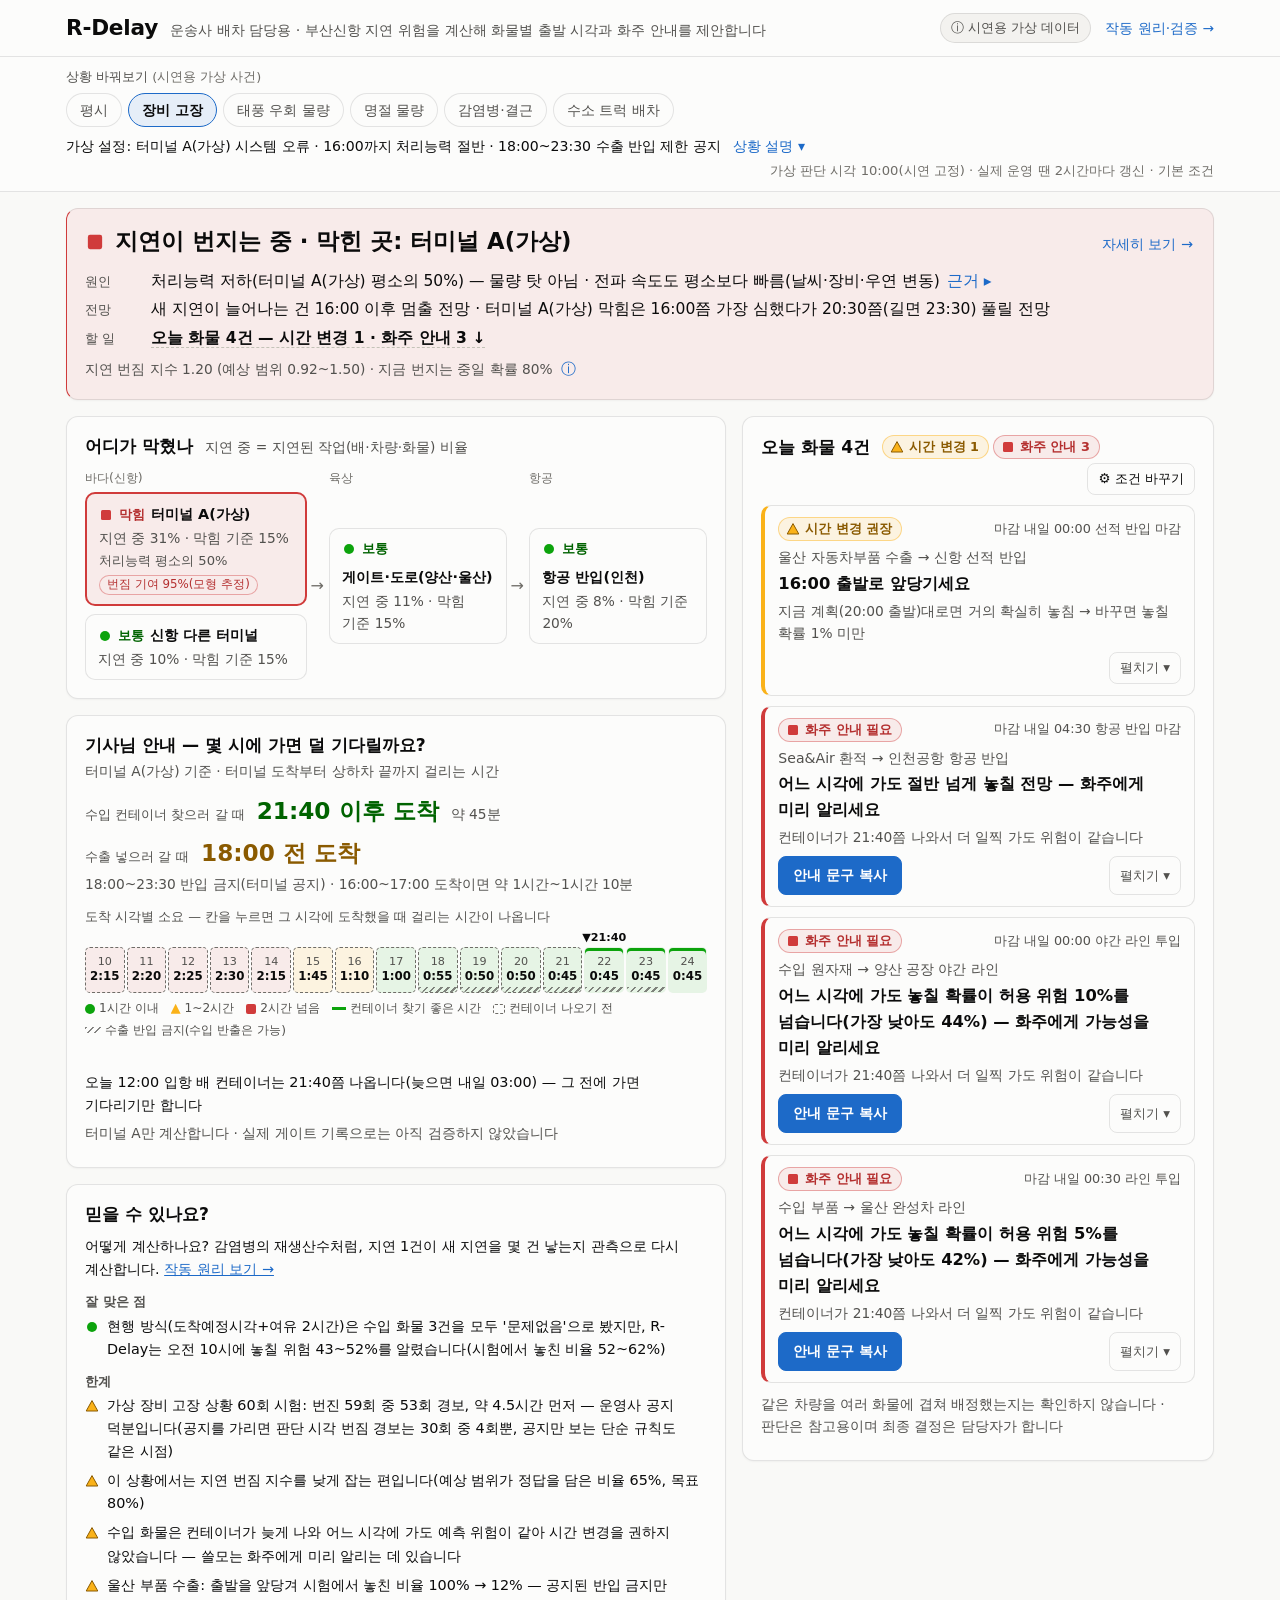
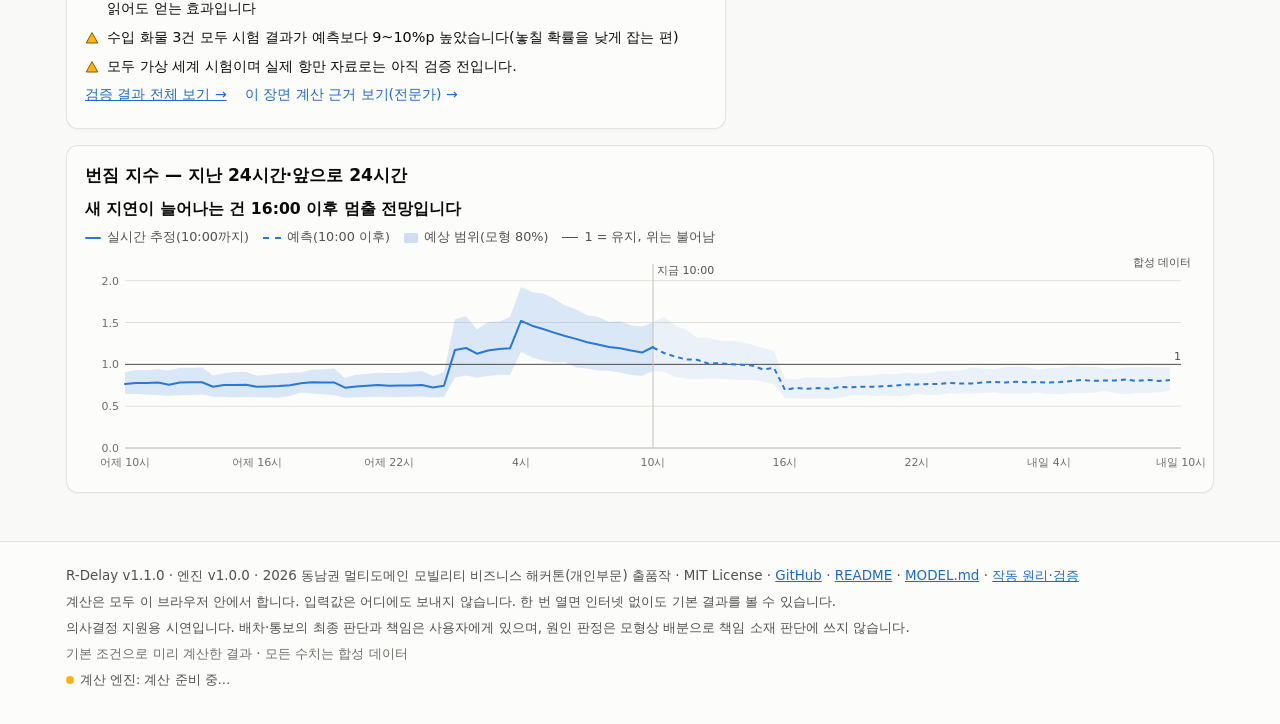
==== docs/index.html @ 89f85560 "Import R-Delay v1.1 project snapshot" ====
<!doctype html>
<html lang="ko">
<head>
  <meta charset="utf-8">
  <meta name="viewport" content="width=device-width, initial-scale=1">
  <title>R-Delay · 부산신항 지연 조기경보</title>
  <meta name="description" content="부산신항 지연이 번지기 전에 화물별 출발 시각과 화주 안내를 정해 주는 개념검증 시연(합성 데이터).">
  <meta name="theme-color" content="#fcfcfb" media="(prefers-color-scheme: light)">
  <meta name="theme-color" content="#1a1a19" media="(prefers-color-scheme: dark)">
  <link rel="icon" href="assets/img/icon.svg" type="image/svg+xml">
  <link rel="stylesheet" href="assets/css/style.css?v=20261023c">
  <script>
    // 배포 직후 옛 서비스 워커가 옛 화면 파일을 섞어 주면 첫 화면이 비어 버린다. 첫 화면을 그리기 전에 화면 스크립트(assets/js)에서
    // 오류가 나면, 새 워커를 내려받는 중이면 자리 잡을 때까지(최대 30초), 아니면 4초 기다렸다가 한 번만 새로 고친다.
    // 새 워커가 자리 잡으면(controllerchange, 워커가 바뀔 때 한 번뿐) 다시 연다. 그래도 안 되면 안내 문구를 띄운다. app.js의 RELOAD_KEY와 같은 키.
    (function () {
      var KEY = "rdelay-reload-once", armed = false, root = document.documentElement;
      function go() { if (!root.dataset.ready) location.reload(); }
      function giveUp() {
        if (root.dataset.ready || document.querySelector("p.err")) return;
        var p = document.createElement("p");
        p.className = "err";
        p.dataset.guard = "1";
        p.textContent = "화면을 불러오지 못했습니다. 새로 고침해 보세요.";
        (document.querySelector("main .wrap") || document.body).prepend(p);
      }
      function retry() {
        if (armed || root.dataset.ready || !/^https?:$/.test(location.protocol)) return;
        armed = true;
        var sw = navigator.serviceWorker, first = false;
        if (sw) sw.addEventListener("controllerchange", go, { once: true });
        try { first = !sessionStorage.getItem(KEY); if (first) sessionStorage.setItem(KEY, "1"); } catch (e) { first = false; }
        if (!first) { setTimeout(giveUp, 8000); return; }
        var wait = function (ms) { setTimeout(go, ms); };
        if (sw && sw.getRegistration) {
          sw.getRegistration().then(function (reg) {
            if (!reg) return wait(4000);
            return reg.update().catch(function () {}).then(function () { wait(reg.installing || reg.waiting ? 30000 : 4000); });
          }).catch(function () { wait(4000); });
        } else wait(4000);
      }
      var APP = new URL("assets/js/", document.baseURI).href; // 이 사이트의 화면 스크립트만 본다(다른 출처·확장 기능 오류는 무시)
      function fromApp(s) { return (s || "").indexOf(APP) !== -1; }
      window.addEventListener("error", function (e) { if (fromApp(e.filename)) retry(); });
      // 모듈 파일을 받지 못한 실패는 script 요소에서만 나고 위로 올라오지 않으므로 캡처 단계에서 본다
      window.addEventListener("error", function (e) { var t = e.target; if (t && t.tagName === "SCRIPT" && fromApp(t.src)) retry(); }, true);
      window.addEventListener("unhandledrejection", function (e) { if (fromApp(e.reason && e.reason.stack)) retry(); });
    })();
  </script>
  <script type="module" src="assets/js/app.js?v=20261023c"></script>
</head>
<body>
<a class="skip" href="#status">본문으로 건너뛰기</a>
<header class="appbar">
  <div class="wrap">
    <div class="brand">
      <h1>R-Delay</h1>
      <p id="tagline">운송사 배차 담당용 · 부산신항 지연 위험을 계산해 화물별 출발 시각과 화주 안내를 제안합니다</p>
    </div>
    <div class="appbar-right">
      <button type="button" class="badge" id="about-btn" aria-haspopup="dialog">ⓘ 시연용 가상 데이터</button>
      <a id="method-link" href="method.html"><span class="long">작동 원리·검증</span><span class="short">원리</span> →</a>
    </div>
  </div>
</header>

<section id="scenario-bar" aria-label="시연 상황">
  <div class="wrap">
    <div class="sb-label">상황 바꿔보기 <span class="muted">(시연용 가상 사건)</span></div>
    <div id="scenario-chips" role="radiogroup" aria-label="시연 상황"></div>
    <div class="sb-line">
      <p id="scenario-line"></p>
      <button type="button" class="link" id="scenario-more" aria-expanded="false" aria-controls="scenario-summary">상황 설명 ▾</button>
      <span class="sb-meta"><span id="as-of"></span> · <span id="source-tag">기본 조건</span>
        <button type="button" class="link" id="reset-defaults" hidden>기본값으로 되돌리기</button></span>
    </div>
    <p id="scenario-summary" hidden></p>
  </div>
</section>

<nav id="jump" aria-label="빠른 이동">
  <div class="wrap">
    <a href="#scenario-bar" class="jump-scn" id="jump-scn" aria-label="상황 바꾸기">장비 고장</a>
    <a href="#status">지금 상황</a>
    <a href="#cargo">내 화물&nbsp;<span id="jump-n">4</span></a>
    <a href="#driver">기사님 안내</a>
    <button type="button" class="badge-mini" id="about-btn-m" aria-haspopup="dialog" aria-label="시연용 가상 데이터 안내">가상</button>
  </div>
</nav>

<main>
  <div class="wrap">
    <section id="status" class="card banner" data-level="good" aria-labelledby="status-title">
      <div class="banner-head">
        <h2 id="status-title"></h2>
        <button type="button" class="link" id="open-detail">자세히 보기 →</button>
      </div>
      <dl id="status-lines">
        <dt id="st-cause-dt">원인</dt><dd id="st-cause"></dd>
        <dt>전망</dt><dd id="st-outlook"></dd>
        <dt>할 일</dt><dd><a href="#cargo" id="st-todo"></a></dd>
      </dl>
      <p id="st-index"></p>
      <p id="rd-info-text" class="aside" hidden></p>
      <p class="aside" id="as-of-m"><span id="as-of-m-text"></span> <span id="src-m"></span> <button type="button" class="link" id="reset-defaults-m" hidden>기본값으로</button></p>
    </section>

    <div class="board">
      <section id="where" class="card" aria-labelledby="where-h">
        <div class="card-head">
          <h2 id="where-h">어디가 막혔나</h2>
          <p class="aside">지연 중 = 지연된 작업(배·차량·화물) 비율</p>
        </div>
        <div class="node-groups" aria-hidden="true"><span>바다(신항)</span><span>육상</span><span>항공</span></div>
        <ol id="node-strip"></ol>
      </section>

      <section id="cargo" class="card" aria-labelledby="cargo-h">
        <div class="card-head">
          <h2 id="cargo-h">오늘 화물 4건</h2>
          <div id="cargo-counts"></div>
          <button type="button" class="btn-ghost" id="open-settings" aria-haspopup="dialog">⚙ 조건 바꾸기</button>
        </div>
        <ol id="cargo-list"></ol>
        <p class="aside" id="cargo-foot">같은 차량을 여러 화물에 겹쳐 배정했는지는 확인하지 않습니다 · 판단은 참고용이며 최종 결정은 담당자가 합니다</p>
      </section>

      <section id="driver" class="card" aria-labelledby="driver-h">
        <div class="card-head">
          <h2 id="driver-h">기사님 안내 — 몇 시에 가면 덜 기다릴까요?</h2>
          <p class="aside">터미널 A(가상) 기준 · 터미널 도착부터 상하차 끝까지 걸리는 시간</p>
        </div>
        <p class="drv-warn" id="drv-warn" hidden></p>
        <div class="drv-big" id="drv-big"></div>
        <p class="drv-hint" id="drv-hint">도착 시각별 소요 — 칸을 누르면 그 시각에 도착했을 때 걸리는 시간이 나옵니다</p>
        <div id="drv-band" role="group" aria-label="도착 시각별 소요" aria-describedby="drv-best-sr"></div>
        <p class="drv-legend" aria-hidden="true">
          <span class="lg-lv"><i class="shape" data-level="good"></i>1시간 이내</span><span class="lg-lv"><i class="shape" data-level="warning"></i>1~2시간</span>
          <span class="lg-lv"><i class="shape" data-level="critical"></i>2시간 넘음</span><span id="lg-best" hidden><i class="uline"></i>컨테이너 찾기 좋은 시간</span>
          <span id="lg-early" hidden><i class="dim"></i>컨테이너 나오기 전</span><span id="lg-closed" hidden><i class="hatch"></i>수출 반입 금지(수입 반출은 가능)</span>
        </p>
        <p id="drv-readout"></p>
        <p id="drv-ready" class="drv-line"></p>
        <p class="aside" id="drv-foot">터미널 A만 계산합니다 · 실제 게이트 기록으로는 아직 검증하지 않았습니다</p>
        <span class="sr-only" id="drv-best-sr"></span>
      </section>

      <section id="trust" class="card" aria-labelledby="trust-h">
        <div class="card-head"><h2 id="trust-h">믿을 수 있나요?</h2></div>
        <p class="how">어떻게 계산하나요? 감염병의 재생산수처럼, 지연 1건이 새 지연을 몇 건 낳는지 관측으로 다시 계산합니다. <a href="method.html#overview">작동 원리 보기 →</a></p>
        <h3 class="trust-h" id="trust-good-h">잘 맞은 점</h3>
        <ul class="trust-list" id="trust-good" aria-labelledby="trust-good-h"></ul>
        <h3 class="trust-h" id="trust-lim-h">한계</h3>
        <ul class="trust-list" id="trust-limits" aria-labelledby="trust-lim-h"></ul>
        <p class="trust-links"><a href="method.html#valid">검증 결과 전체 보기 →</a> <button type="button" class="link" id="open-valid">이 장면 계산 근거 보기(전문가) →</button></p>
      </section>

      <section id="trend" class="card" aria-labelledby="trend-h">
        <div class="card-head"><h2 id="trend-h">번짐 지수 — 지난 24시간·앞으로 24시간</h2></div>
        <p class="answer" id="trend-line"></p>
        <div class="legend" id="trend-legend"></div>
        <div class="chart" id="trend-chart"></div>
      </section>
    </div>
  </div>
</main>

<footer>
  <div class="wrap">
    <p>R-Delay <span id="foot-ver">v1.1.0 · 엔진 v1.0.0</span> · 2026 동남권 멀티도메인 모빌리티 비즈니스 해커톤(개인부문) 출품작 · MIT License ·
      <a href="https://github.com/shinshinjae/R-Delay">GitHub</a> · <a href="https://github.com/shinshinjae/R-Delay#readme">README</a> ·
      <a href="https://github.com/shinshinjae/R-Delay/blob/main/MODEL.md">MODEL.md</a> · <a href="method.html">작동 원리·검증</a></p>
    <p>계산은 모두 이 브라우저 안에서 합니다. 입력값은 어디에도 보내지 않습니다. 한 번 열면 인터넷 없이도 기본 결과를 볼 수 있습니다.</p>
    <p>의사결정 지원용 시연입니다. 배차·통보의 최종 판단과 책임은 사용자에게 있으며, 원인 판정은 모형상 배분으로 책임 소재 판단에 쓰지 않습니다.</p>
    <p id="build-info" class="muted"></p>
    <p class="muted engine-line"><span class="engine" id="engine" data-state="idle"><span class="dot" aria-hidden="true"></span><span id="engine-text">기본 결과</span></span></p>
  </div>
</footer>

<!-- 자세히 보기(연구·검증용 원자료) -->
<dialog id="detail" class="sheet" aria-labelledby="detail-h">
  <div class="sheet-head">
    <h2 id="detail-h">자세히 보기</h2>
    <button type="button" class="btn-ghost" data-close>닫기</button>
  </div>
  <p class="aside sheet-note">연구·검증용 원자료입니다. 메인 화면 문장은 반올림한 값입니다.</p>
  <div class="tabs" role="tablist" aria-label="자세히 보기 항목">
    <button type="button" role="tab" id="tab-trend" aria-controls="panel-trend" aria-selected="true">추이</button>
    <button type="button" role="tab" id="tab-nodes" aria-controls="panel-nodes" aria-selected="false" tabindex="-1">거점</button>
    <button type="button" role="tab" id="tab-cause" aria-controls="panel-cause" aria-selected="false" tabindex="-1">원인</button>
    <button type="button" role="tab" id="tab-network" aria-controls="panel-network" aria-selected="false" tabindex="-1">경로</button>
    <button type="button" role="tab" id="tab-queue" aria-controls="panel-queue" aria-selected="false" tabindex="-1">대기</button>
    <button type="button" role="tab" id="tab-obs" aria-controls="panel-obs" aria-selected="false" tabindex="-1">관측</button>
    <button type="button" role="tab" id="tab-valid" aria-controls="panel-valid" aria-selected="false" tabindex="-1">검증</button>
  </div>
  <div class="sheet-body">
    <section role="tabpanel" id="panel-trend" aria-labelledby="tab-trend">
      <h3>지연 번짐 지수: 지난 24시간과 앞으로 24시간</h3>
      <p class="aside">1보다 크면 지연 1건이 평균 1건 넘게 새 지연을 낳아 연쇄가 커집니다. 띠는 예상 범위(10번 중 8번)입니다.</p>
      <div class="checks">
        <label><input type="checkbox" id="show-smooth"> 사후 재추정(이후 관측까지 사용 · 운영 중엔 못 씀)</label>
        <label><input type="checkbox" id="show-truth"> 검증용 정답(가상 세계에서만 알 수 있는 값)</label>
      </div>
      <div class="legend" id="rd-legend"></div>
      <div class="chart" id="rd-chart"></div>
      <p class="aside" id="rd-caption" hidden></p>
    </section>
    <section role="tabpanel" id="panel-nodes" aria-labelledby="tab-nodes" hidden>
      <h3>거점별 지연 중인 작업 비율</h3>
      <p class="aside">지연 중인 작업(배·차량·화물)의 비율입니다. 가는 가로선은 막힘 기준, 띠는 예상 범위(10번 중 8번)입니다.</p>
      <div class="legend" id="nodes-legend"></div>
      <div class="grid-2" id="nodes-grid"></div>
    </section>
    <section role="tabpanel" id="panel-cause" aria-labelledby="tab-cause" hidden>
      <h3>만약 이 요인이 평소였다면?</h3>
      <p class="aside">요인을 하나씩 평소 값으로 되돌렸을 때의 지연 번짐 지수입니다. 점은 가운데 값, 가는 선은 예상 범위, 굵은 세로선은 1입니다.</p>
      <div id="factor-bars"></div>
      <ul class="aside plain" id="cause-notes"></ul>
      <details class="expert">
        <summary>민감도(전문가)</summary>
        <div class="table-wrap"><table id="cause-table"></table></div>
        <div class="table-wrap"><table id="xi-table"></table></div>
        <p class="aside">θ는 거점 규모 가정입니다. 육상·항공은 도메인 안에 거점이 하나라 θ의 영향이 해상 두 터미널에만 나타납니다.</p>
      </details>
    </section>
    <section role="tabpanel" id="panel-network" aria-labelledby="tab-network" hidden>
      <h3>연쇄 기여도</h3>
      <p class="aside">각 거점·연결이 지연 확산에 기여하는 몫(합계 1)입니다. 원의 크기는 거점 몫, 화살표 굵기는 거점 간 연결 몫입니다.</p>
      <p class="aside" id="self-share"></p>
      <p class="aside" id="where-note"></p>
      <div class="chart" id="net-chart"></div>
      <h4>거점별 기여 몫</h4>
      <div class="chart" id="share-chart"></div>
      <h4 id="amp-h">항공 반입 거점으로 번지는 지연(건)</h4>
      <p class="aside" id="amp-note"></p>
      <div class="chart" id="amp-chart"></div>
    </section>
    <section role="tabpanel" id="panel-queue" aria-labelledby="tab-queue" hidden>
      <h3>배가 부두 자리를 기다리는 시간</h3>
      <p class="aside">대상 선박이 들어올 때 앞에 있는 선박 수의 분포입니다. 계산 방법은 <a href="method.html#rules">작동 원리</a>에 있습니다.</p>
      <div class="chart" id="queue-chart"></div>
      <dl class="kv" id="queue-kv"></dl>
      <h3>도착 시각별 터미널 반출 소요</h3>
      <p class="aside">가운데 값과 예상 범위(10번 중 8번)입니다. 점은 덜 걸리는 시간입니다.</p>
      <div class="chart" id="gate-chart"></div>
    </section>
    <section role="tabpanel" id="panel-obs" aria-labelledby="tab-obs" hidden>
      <h3>관측 기록(2시간 간격)</h3>
      <p class="aside">관측이 들어올 때마다 계산 표본의 가중치를 고칩니다. 표본 상태(ESS)가 절반 아래로 떨어지면 표본을 다시 뽑습니다(재표본).</p>
      <div class="table-wrap"><table id="obs-table"></table></div>
    </section>
    <section role="tabpanel" id="panel-valid" aria-labelledby="tab-valid" hidden>
      <h3>이 장면 검증</h3>
      <p class="aside" id="truth-line"></p>
      <dl class="kv" id="valid-kv"></dl>
      <h4>계산 정보</h4>
      <dl class="kv" id="calc-info"></dl>
      <p><a href="method.html#valid">전체 검증은 작동 원리·검증 페이지 →</a></p>
    </section>
  </div>
</dialog>

<!-- 조건 바꾸기 -->
<dialog id="settings" class="sheet" aria-labelledby="settings-h">
  <div class="sheet-head">
    <h2 id="settings-h">조건 바꾸기</h2>
    <button type="button" class="btn-ghost" data-close>닫기</button>
  </div>
  <div class="sheet-body">
    <p class="aside">처음 한 번 계산 엔진(약 8MB)을 내려받습니다. 그 뒤엔 인터넷 없이도 작동합니다. 값을 바꾼 뒤 아래 버튼을 누르면 이 브라우저에서 다시 계산합니다.</p>
    <p class="engine-line" id="settings-engine"></p>
    <div id="cargo-sets"></div>
    <fieldset class="fleet">
      <legend>차량</legend>
      <label><input type="radio" name="fleet" id="fleet-0" value="0" checked> 디젤만</label>
      <label><input type="radio" name="fleet" id="fleet-1" value="1"> 디젤 + 수소 트럭 비교</label>
    </fieldset>
    <details id="expert">
      <summary>전문가 설정</summary>
      <div class="adv-row">
        <div class="field range"><label for="kappa">거점 간 연결 강도 κ</label>
          <div class="row"><input type="range" id="kappa" min="0" max="2" step="0.1" value="1"><output id="kappa-out" for="kappa">1.0</output></div></div>
        <div class="field"><label for="particles">계산 표본 수(입자)</label>
          <select id="particles"><option>128</option><option>256</option><option selected>512</option><option>1024</option></select></div>
        <div class="field"><label for="world">가상 세계 번호</label><input type="number" id="world" value="20261108" min="1" step="1"></div>
        <div class="field"><label for="seed">추정 난수 시드</label><input type="number" id="seed" value="20261108" min="1" step="1"></div>
      </div>
      <p class="aside">가상 세계 번호를 바꾸면 같은 사건 설정에서 물동량·참 경로·관측이 다른 ‘다른 현실’이 만들어집니다. 추정 난수 시드는 같은 현실에서 추정만 다시 합니다.</p>
    </details>
    <div class="sheet-actions">
      <button type="button" class="primary" id="run-btn">이 조건으로 다시 계산</button>
      <button type="button" class="btn-ghost" id="reset-btn">기본값으로</button>
    </div>
  </div>
</dialog>

<!-- 가상 데이터 안내 -->
<dialog id="about" class="modal" aria-labelledby="about-h">
  <h2 id="about-h">시연용 가상 데이터</h2>
  <p><b>합성 데이터 개념검증(TRL 3 수준)입니다.</b> 실데이터는 아직 연동하지 않았습니다. 화면의 수치는 공개 보도로 확인한 사건 유형(장비 고장, 우회 물량, 명절 물량, 인력 결근)을 본뜬 합성 자료로 계산했으며, 특정 터미널·기업의 자료나 판정이 아닙니다(터미널 이름은 가상). 판단은 의사결정 지원용이고 최종 결정과 책임은 사용자에게 있습니다.</p>
  <p class="aside">엔진 <span id="about-ver">v1.0.0</span> · <a href="method.html">작동 원리·검증 보기 →</a></p>
  <div class="sheet-actions"><button type="button" class="primary" data-close autofocus>확인</button></div>
</dialog>

<div id="toast" role="status" aria-live="polite" hidden></div>
<p class="sr-only" id="sr-live" aria-live="polite"></p>
<noscript><p class="wrap err">이 시연은 JavaScript가 필요합니다.</p></noscript>
</body>
</html>
---- docs/assets/css/style.css ----
/* R-Delay 상황판. 색은 역할 토큰으로만 쓴다(라이트/다크 각각 선택된 값). 상태는 모양+단어+색을 함께 쓴다. */
:root {
  color-scheme: light;
  --page: #f9f9f7;
  --surface: #fcfcfb;
  --surface-2: #f3f2ef;
  --ink: #0b0b0b;
  --ink-2: #52514e;
  --muted: #6f6d68;
  --grid: #e1e0d9;
  --axis: #c3c2b7;
  --border: rgba(11, 11, 11, 0.10);
  --accent: #1d6ac8;          /* 링크·선택 표시(대비 4.5:1 이상) */
  --accent-strong: #1d6ac8;   /* 주 버튼 바탕(흰 글자 대비 4.5:1 이상) */
  --accent-wash: rgba(42, 120, 214, 0.10);
  --s1: #2a78d6;   /* 터미널 A(가상) */
  --s2: #eb6834;   /* 신항 다른 터미널 */
  --s3: #1baf7a;   /* 게이트·도로 */
  --s4: #eda100;   /* 항공 반입 */
  --smooth: #6250d6;
  --truth: #898781;
  --good: #0ca30c;
  --warning: #fab219;
  --serious: #ec835a;
  --critical: #d03b3b;
  --hold: #6f6d68;
  --good-text: #006300;
  --warning-text: #8a5a00;
  --serious-text: #a8461c;
  --critical-text: #b42f2f;
  --hold-text: #52514e;
  --shadow: 0 1px 2px rgba(11, 11, 11, 0.04);
  --radius: 12px;
  --font: system-ui, -apple-system, "Apple SD Gothic Neo", "Malgun Gothic", "Segoe UI", sans-serif;
}
@media (prefers-color-scheme: dark) {
  :root:where(:not([data-theme="light"])) {
    color-scheme: dark;
    --page: #0d0d0d;
    --surface: #1a1a19;
    --surface-2: #232321;
    --ink: #f0efec;
    --ink-2: #c3c2b7;
    --muted: #9a988f;
    --grid: #2c2c2a;
    --axis: #383835;
    --border: rgba(255, 255, 255, 0.10);
    --accent: #6aa6ef;
    --accent-strong: #2a6fc4;
    --accent-wash: rgba(57, 135, 229, 0.16);
    --s1: #3987e5;
    --s2: #d95926;
    --s3: #199e70;
    --s4: #c98500;
    --smooth: #9085e9;
    --truth: #898781;
    --hold: #9a988f;
    --good-text: #3cc13c;
    --warning-text: #fab219;
    --serious-text: #ec835a;
    --critical-text: #e66767;
    --hold-text: #c3c2b7;
    --shadow: none;
  }
}
:root[data-theme="dark"] {
  color-scheme: dark;
  --page: #0d0d0d;
  --surface: #1a1a19;
  --surface-2: #232321;
  --ink: #f0efec;
  --ink-2: #c3c2b7;
  --muted: #9a988f;
  --grid: #2c2c2a;
  --axis: #383835;
  --border: rgba(255, 255, 255, 0.10);
  --accent: #6aa6ef;
  --accent-strong: #2a6fc4;
  --accent-wash: rgba(57, 135, 229, 0.16);
  --s1: #3987e5;
  --s2: #d95926;
  --s3: #199e70;
  --s4: #c98500;
  --smooth: #9085e9;
  --truth: #898781;
  --hold: #9a988f;
  --good-text: #3cc13c;
  --warning-text: #fab219;
  --serious-text: #ec835a;
  --critical-text: #e66767;
  --hold-text: #c3c2b7;
  --shadow: none;
}
:root {
  --tint-good: color-mix(in srgb, var(--good) 9%, var(--surface));
  --tint-warning: color-mix(in srgb, var(--warning) 12%, var(--surface));
  --tint-serious: color-mix(in srgb, var(--serious) 11%, var(--surface));
  --tint-critical: color-mix(in srgb, var(--critical) 9%, var(--surface));
  --tint-hold: color-mix(in srgb, var(--hold) 10%, var(--surface));
}

* { box-sizing: border-box; }
[hidden] { display: none !important; }
html { -webkit-text-size-adjust: 100%; scroll-behavior: smooth; scroll-padding-top: 72px; }
body {
  margin: 0;
  background: var(--page);
  color: var(--ink);
  font-family: var(--font);
  font-size: 15px;
  line-height: 1.6;
  word-break: keep-all;
  overflow-wrap: break-word;
}
a { color: var(--accent); }
h1, h2, h3, h4 { line-height: 1.3; margin: 0; }
h2 { font-size: 1.07rem; font-weight: 650; }
h3 { font-size: 0.95rem; font-weight: 650; }
h4 { font-size: 0.9rem; font-weight: 650; margin-top: 14px; }
p { margin: 0.35em 0; }
.muted { color: var(--muted); }
.aside, small, .note { color: var(--ink-2); font-size: 0.86rem; }
.aside.block { display: block; margin-top: 2px; }
.wrap { max-width: 1180px; margin: 0 auto; padding: 0 16px; }
.sr-only { position: absolute !important; width: 1px; height: 1px; padding: 0; margin: -1px; overflow: hidden; clip: rect(0 0 0 0); white-space: nowrap; border: 0; }
.skip { position: absolute; left: -999px; top: 8px; z-index: 50; background: var(--surface); padding: 6px 10px; border-radius: 8px; }
.skip:focus { left: 8px; }
ul.plain { list-style: none; padding: 0; margin: 4px 0; }
.err { color: var(--critical-text); font-size: 0.9rem; }
.tag { display: inline-block; font-size: 0.74rem; line-height: 1.5; padding: 0 7px; border-radius: 999px; border: 1px solid var(--border); color: var(--ink-2); background: var(--surface-2); white-space: nowrap; }
.tag.origin { border-color: color-mix(in srgb, var(--critical) 40%, transparent); color: var(--critical-text); background: var(--tint-critical); }

/* 버튼 */
button { font: inherit; font-size: 0.9rem; cursor: pointer; border-radius: 8px; padding: 7px 14px; min-height: 36px; border: 1px solid var(--border); background: var(--surface); color: var(--ink); }
button.primary { background: var(--accent-strong); border-color: var(--accent-strong); color: #fff; font-weight: 650; }
button.btn-ghost { background: transparent; }
button.link { border: 0; background: none; padding: 0 2px; min-height: 0; color: var(--accent); font-size: inherit; }
button.link:hover { text-decoration: underline; }
button:disabled { opacity: 0.55; cursor: progress; }
button:focus-visible, select:focus-visible, input:focus-visible, a:focus-visible, textarea:focus-visible, summary:focus-visible { outline: 2px solid var(--accent); outline-offset: 2px; }

/* 모양 아이콘 */
.shape-ic { width: 14px; height: 14px; flex: none; vertical-align: -2px; }
.shape-ic[data-level="good"] { fill: var(--good); }
.shape-ic[data-level="warning"] { fill: var(--warning); stroke: var(--warning-text); stroke-width: 1; stroke-linejoin: round; }
.shape-ic[data-level="serious"] { fill: var(--serious); }
.shape-ic[data-level="critical"] { fill: var(--critical); }
.shape-ic[data-level="hold"] .ring { fill: none; stroke: var(--hold); stroke-width: 1.4; stroke-dasharray: 2.2 1.6; }
.shape-ic[data-level="hold"] text { fill: var(--hold-text); font-family: var(--font); }

/* 알약 */
.pill { display: inline-flex; align-items: center; gap: 5px; font-size: 0.8rem; font-weight: 650; line-height: 1.4; padding: 2px 9px 2px 7px; border-radius: 999px; border: 1px solid var(--border); white-space: nowrap; }
.pill[data-level="good"] { background: var(--tint-good); color: var(--good-text); border-color: color-mix(in srgb, var(--good) 35%, transparent); }
.pill[data-level="warning"] { background: var(--tint-warning); color: var(--warning-text); border-color: color-mix(in srgb, var(--warning) 45%, transparent); }
.pill[data-level="serious"] { background: var(--tint-serious); color: var(--serious-text); border-color: color-mix(in srgb, var(--serious) 45%, transparent); }
.pill[data-level="critical"] { background: var(--tint-critical); color: var(--critical-text); border-color: color-mix(in srgb, var(--critical) 40%, transparent); }
.pill[data-level="hold"] { background: var(--tint-hold); color: var(--hold-text); border-style: dashed; border-color: var(--hold); }

/* 상단 바 */
.appbar { background: var(--surface); border-bottom: 1px solid var(--border); position: sticky; top: 0; z-index: 30; }
.appbar .wrap { display: flex; align-items: center; justify-content: space-between; gap: 6px 16px; min-height: 56px; flex-wrap: wrap; padding-top: 6px; padding-bottom: 6px; }
.brand { display: flex; align-items: baseline; gap: 12px; min-width: 0; }
.brand h1 { font-size: 1.35rem; letter-spacing: -0.01em; white-space: nowrap; }
#tagline { color: var(--ink-2); font-size: 0.9rem; margin: 0; }
.appbar-right { display: flex; align-items: center; gap: 6px 14px; flex-wrap: wrap; font-size: 0.86rem; }
.badge { font-size: 0.8rem; min-height: 30px; padding: 3px 10px; border-radius: 999px; background: var(--surface-2); color: var(--ink-2); border: 1px solid var(--border); white-space: nowrap; }
#method-link { white-space: nowrap; text-decoration: none; }
#method-link:hover { text-decoration: underline; }
#method-link .short { display: none; }
.engine { display: inline-flex; align-items: center; gap: 6px; color: var(--ink-2); font-size: 0.8rem; }
.engine .dot { width: 8px; height: 8px; border-radius: 50%; background: var(--axis); flex: none; }
.engine[data-state="loading"] .dot { background: var(--warning); }
.engine[data-state="ready"] .dot { background: var(--good); }
.engine[data-state="failed"] .dot { background: var(--critical); }

/* 상황 바꿔보기 */
#scenario-bar { background: var(--surface); border-bottom: 1px solid var(--border); }
#scenario-bar .wrap { padding-top: 10px; padding-bottom: 10px; }
.sb-label { font-size: 0.8rem; color: var(--ink-2); margin-bottom: 6px; }
#scenario-chips { display: flex; flex-wrap: wrap; gap: 6px; }
.chip { min-height: 34px; padding: 4px 13px; border-radius: 999px; font-size: 0.88rem; background: var(--surface); color: var(--ink-2); }
.chip[aria-checked="true"] { border-color: var(--accent); background: var(--accent-wash); color: var(--ink); font-weight: 650; }
.chip:hover { border-color: var(--axis); }
.sb-line { display: flex; flex-wrap: wrap; align-items: baseline; gap: 2px 10px; margin-top: 8px; font-size: 0.88rem; }
#scenario-line { margin: 0; color: var(--ink); }
.sb-meta { margin-left: auto; color: var(--muted); font-size: 0.82rem; }
#scenario-summary { font-size: 0.86rem; color: var(--ink-2); margin: 6px 0 0; }

/* 모바일 이동 바 */
#jump { display: none; }

/* 본문 */
main .wrap { padding-top: 16px; padding-bottom: 32px; }
section.card {
  background: var(--surface); border: 1px solid var(--border); border-radius: var(--radius);
  box-shadow: var(--shadow); padding: 18px; margin-bottom: 16px; min-width: 0;
  transition: opacity 0.2s, background-color 1s;
}
.busy #status, .busy #cargo, .busy #driver { opacity: 0.55; }
section.card.flash { background-color: var(--accent-wash); transition: none; }
.card-head { display: flex; flex-wrap: wrap; align-items: baseline; gap: 4px 12px; margin-bottom: 10px; }
.card-head .aside { margin: 0; }
.answer { font-size: 0.98rem; font-weight: 650; margin: 0 0 6px; }

/* 상태 배너 */
.banner { position: relative; border-left: 6px solid var(--good); background: var(--tint-good); }
.banner[data-level="warning"] { border-left-color: var(--warning); background: var(--tint-warning); }
.banner[data-level="serious"] { border-left-color: var(--serious); background: var(--tint-serious); }
.banner[data-level="critical"] { border-left-color: var(--critical); background: var(--tint-critical); }
.banner-head { display: flex; align-items: flex-start; justify-content: space-between; gap: 8px 16px; }
#status-title { font-size: 1.42rem; font-weight: 650; display: flex; flex-wrap: wrap; align-items: center; gap: 6px 10px; }
#status-title .shape-ic { width: 20px; height: 20px; }
#status-title .pill { font-size: 0.8rem; }
#open-detail { white-space: nowrap; font-size: 0.9rem; margin-top: 6px; }
#status-lines { display: grid; grid-template-columns: 56px minmax(0, 1fr); gap: 4px 10px; margin: 12px 0 6px; }
#status-lines dt { color: var(--ink-2); font-size: 0.82rem; padding-top: 2px; }
#status-lines dd { margin: 0; font-size: 0.97rem; }
#status-lines dd .shape-ic { margin-right: 5px; }
.hold-text { color: var(--hold-text); }
#st-todo { color: var(--ink); font-weight: 650; text-decoration: none; border-bottom: 1px dashed var(--axis); }
#st-todo:hover { border-bottom-style: solid; }
#st-index { font-size: 0.86rem; color: var(--ink-2); margin: 6px 0 0; font-variant-numeric: tabular-nums; }
#st-index .short { display: none; }
.info { border: 0; background: none; color: var(--accent); padding: 0 4px; min-height: 0; font-size: 0.95rem; }
#as-of-m { display: none; }

/* 데스크톱 격자 */
.board { display: grid; grid-template-columns: minmax(0, 1fr); gap: 0 16px; }
@media (min-width: 1024px) {
  .board { grid-template-columns: minmax(0, 7fr) minmax(0, 5fr); grid-template-areas: "where cargo" "driver cargo" "trust cargo" "trend trend"; grid-template-rows: auto auto 1fr auto; }
  #where { grid-area: where; } #cargo { grid-area: cargo; align-self: start; } #driver { grid-area: driver; }
  #trust { grid-area: trust; align-self: start; } #trend { grid-area: trend; }
}

/* 어디가 막혔나 */
.node-groups { display: none; }
#node-strip { list-style: none; padding: 0; margin: 0; }
#node-strip .node { display: grid; gap: 1px; width: 100%; text-align: left; padding: 9px 12px; border-radius: 10px; background: var(--surface); }
#node-strip li[data-state="jam"] .node { border: 2px solid var(--critical); background: var(--tint-critical); }
#node-strip li[data-state="watch"] .node { border-color: color-mix(in srgb, var(--warning) 60%, transparent); background: var(--tint-warning); }
.node .n1 { display: flex; align-items: center; gap: 6px; flex-wrap: wrap; }
.node .word { font-size: 0.84rem; }
li[data-state="jam"] .word { color: var(--critical-text); }
li[data-state="watch"] .word { color: var(--warning-text); }
li[data-state="ok"] .word { color: var(--good-text); }
.node .name { font-weight: 650; }
.node .n2 { font-size: 0.86rem; color: var(--ink-2); font-variant-numeric: tabular-nums; }
.node .n3 { font-size: 0.82rem; color: var(--ink-2); }
.node .tag { justify-self: start; margin-top: 3px; }
#where-note { margin-top: 10px; }
@media (min-width: 600px) {
  .node-groups { display: grid; grid-template-columns: 1.25fr 1fr 1fr; gap: 0 22px; font-size: 0.78rem; color: var(--muted); margin-bottom: 4px; }
  #node-strip { display: grid; grid-template-columns: 1.25fr 1fr 1fr; grid-template-rows: auto auto; gap: 8px 22px; }
  #node-strip li[data-id="AT"] { grid-column: 1; grid-row: 1; }
  #node-strip li[data-id="PN"] { grid-column: 1; grid-row: 2; }
  #node-strip li[data-id="L"] { grid-column: 2; grid-row: 1 / span 2; align-self: center; position: relative; }
  #node-strip li[data-id="A"] { grid-column: 3; grid-row: 1 / span 2; align-self: center; position: relative; }
  #node-strip li[data-id="L"]::before, #node-strip li[data-id="A"]::before {
    content: "→"; position: absolute; left: -19px; top: 50%; transform: translateY(-50%); color: var(--muted); font-size: 1rem;
  }
}
@media (max-width: 599px) {
  #node-strip { display: grid; gap: 6px; border-left: 2px solid var(--grid); padding-left: 8px; }
}

/* 오늘 화물 */
#cargo .card-head { align-items: center; }
#cargo-counts { display: flex; flex-wrap: wrap; gap: 4px; }
#open-settings { margin-left: auto; min-height: 32px; padding: 4px 10px; font-size: 0.84rem; }
#cargo-list { list-style: none; padding: 0; margin: 0; display: grid; gap: 10px; }
.cargo-card { border: 1px solid var(--border); border-left: 4px solid var(--good); border-radius: 10px; padding: 11px 13px; background: var(--surface); }
.cargo-card[data-level="warning"] { border-left-color: var(--warning); }
.cargo-card[data-level="critical"] { border-left-color: var(--critical); }
.cargo-card[data-level="hold"] { border-left-color: var(--hold); border-left-style: dashed; }
.cc-head { display: flex; align-items: center; justify-content: space-between; gap: 6px 10px; flex-wrap: wrap; }
.deadline { font-size: 0.8rem; color: var(--ink-2); white-space: nowrap; }
.cc-label { margin: 5px 0 0; font-size: 0.88rem; color: var(--ink-2); }
.action { margin: 2px 0 0; font-size: 1.02rem; font-weight: 650; }
.reason { margin: 3px 0 0; font-size: 0.86rem; color: var(--ink-2); }
.extra { margin: 3px 0 0; font-size: 0.82rem; color: var(--ink-2); }
.cc-btns { display: flex; flex-wrap: wrap; gap: 6px; justify-content: flex-end; margin-top: 8px; }
.cc-btns .primary { margin-right: auto; }
.expand { background: transparent; color: var(--ink-2); font-size: 0.84rem; min-height: 32px; padding: 4px 10px; }
#cargo-foot { margin-top: 10px; }
.cargo-detail { border-top: 1px solid var(--grid); margin-top: 10px; padding-top: 10px; display: grid; gap: 6px; }
.cargo-detail h3 { margin-top: 6px; }
.why li { font-size: 0.88rem; padding-left: 12px; position: relative; margin: 2px 0; }
.why li::before { content: "·"; position: absolute; left: 2px; color: var(--muted); }
ul.options { list-style: none; padding: 0; margin: 0; display: grid; gap: 4px; }
ul.options li { padding: 7px 8px; border-radius: 8px; border: 1px solid transparent; }
ul.options li.chosen { border-color: var(--accent); background: var(--accent-wash); }
ul.options li.infeasible { color: var(--muted); }
.o-top { display: flex; flex-wrap: wrap; align-items: center; gap: 4px 8px; font-size: 0.9rem; }
.o-name { font-weight: 650; font-variant-numeric: tabular-nums; }
.o-status { margin-left: auto; font-size: 0.8rem; color: var(--ink-2); }
.o-status.rec { color: var(--accent); font-weight: 650; }
.o-text { font-size: 0.86rem; font-variant-numeric: tabular-nums; }
.o-sub { font-size: 0.8rem; color: var(--ink-2); }
.riskbar { position: relative; height: 8px; background: var(--grid); border-radius: 4px; margin: 6px 0 4px; }
.riskbar .fill, .riskbar .fill-upper { position: absolute; left: 0; top: 0; bottom: 0; border-radius: 4px; background: var(--ink-2); }
.riskbar .fill-upper { opacity: 0.3; }
.riskbar.danger .fill, .riskbar.danger .fill-upper { background: var(--critical); }
.riskbar .eps { position: absolute; top: -3px; bottom: -3px; width: 2px; background: var(--ink); border-radius: 1px; }
.riskbar .eps-label { position: absolute; top: -18px; transform: translateX(-50%); font-size: 0.72rem; color: var(--ink-2); white-space: nowrap; }
ul.options li:first-child .riskbar { margin-top: 20px; }
.note-box { background: var(--surface-2); border-radius: 8px; padding: 8px 10px; font-size: 0.86rem; color: var(--ink-2); }
.notice-text { width: 100%; font: inherit; font-size: 0.88rem; color: var(--ink); background: var(--surface-2); border: 1px solid var(--border); border-radius: 8px; padding: 8px 10px; resize: vertical; }
button.wide { width: 100%; min-height: 44px; }
details.raw { font-size: 0.78rem; color: var(--muted); }
details.raw summary { cursor: pointer; }

/* 기사님 안내 */
.drv-big { display: grid; gap: 4px; margin: 2px 0 12px; }
.drv-row { display: flex; flex-wrap: wrap; align-items: baseline; gap: 2px 12px; }
.drv-label { font-size: 0.82rem; color: var(--ink-2); min-width: 104px; }
.drv-value { font-size: 1.45rem; font-weight: 650; font-variant-numeric: tabular-nums; }
.drv-row.best .drv-value { color: var(--good-text); }
.drv-sub { font-size: 0.86rem; color: var(--ink-2); }
.drv-warn { background: var(--tint-critical); border: 1px solid color-mix(in srgb, var(--critical) 35%, transparent); color: var(--critical-text); border-radius: 8px; padding: 6px 10px; font-size: 0.88rem; font-weight: 650; margin: 0 0 8px; }
.drv-flat { font-size: 1.05rem; font-weight: 650; margin: 0; }
.drv-row.warn .drv-value { color: var(--warning-text); }
.drv-hint { font-size: 0.8rem; color: var(--ink-2); margin: 10px 0 0; }
#drv-band { position: relative; display: grid; grid-template-columns: repeat(15, minmax(0, 1fr)); gap: 2px; margin-top: 20px; }
#drv-band .cell { position: relative; min-height: 46px; padding: 2px 0 4px; border-radius: 5px; display: grid; justify-items: center; align-content: center; gap: 0; border: 1px solid transparent; font-variant-numeric: tabular-nums; color: var(--ink); line-height: 1.25; }
#drv-band .cell .h { font-size: 0.7rem; color: var(--ink-2); }
#drv-band .cell .dur { font-size: 0.74rem; font-weight: 600; }
#drv-band .cell .shape-ic { width: 9px; height: 9px; }
#drv-band .cell[data-level="good"] { background: var(--tint-good); }
#drv-band .cell[data-level="warning"] { background: var(--tint-warning); }
#drv-band .cell[data-level="critical"] { background: var(--tint-critical); }
#drv-band .cell[data-level="flat"] { background: var(--surface-2); }
/* 컨테이너가 나오기 전 칸: 소요 색과 글자는 그대로 두고 점선 테두리로만 구분한다 */
#drv-band .cell.early { border: 1px dashed var(--muted); }
#drv-band .cell.closed::after { content: ""; position: absolute; left: 0; right: 0; bottom: 0; height: 5px; border-radius: 0 0 5px 5px; background: repeating-linear-gradient(135deg, color-mix(in srgb, var(--ink-2) 70%, transparent) 0 2px, transparent 2px 5px); }
#drv-band .cell.best { box-shadow: inset 0 3px 0 var(--good); }
#drv-band .cell[aria-pressed="true"] { outline: 2px solid var(--ink); outline-offset: 0; z-index: 2; }
#drv-band .cell:focus-visible { outline: 2px solid var(--accent); outline-offset: 1px; z-index: 3; }
#drv-band .ready-tag { position: absolute; top: -17px; left: 50%; transform: translateX(-50%); font-size: 0.7rem; font-weight: 650; color: var(--ink); white-space: nowrap; pointer-events: none; }
.drv-legend { display: flex; flex-wrap: wrap; gap: 2px 12px; font-size: 0.76rem; color: var(--ink-2); margin: 6px 0; }
.drv-legend span { display: inline-flex; align-items: center; gap: 4px; }
.drv-legend .shape { width: 10px; height: 10px; display: inline-block; border-radius: 2px; }
.drv-legend .shape[data-level="good"] { background: var(--good); border-radius: 50%; }
.drv-legend .shape[data-level="warning"] { background: var(--warning); clip-path: polygon(50% 0, 100% 100%, 0 100%); border-radius: 0; }
.drv-legend .shape[data-level="critical"] { background: var(--critical); }
.drv-legend .uline { width: 14px; height: 3px; background: var(--good); display: inline-block; }
.drv-legend .dim { width: 12px; height: 10px; display: inline-block; border-radius: 2px; background: transparent; border: 1px dashed var(--muted); }
.drv-legend .hatch { width: 16px; height: 6px; display: inline-block; background: repeating-linear-gradient(135deg, color-mix(in srgb, var(--ink-2) 70%, transparent) 0 2px, transparent 2px 5px); }
#drv-readout { font-size: 0.88rem; font-weight: 650; min-height: 1.5em; margin: 4px 0; }
.drv-line { font-size: 0.9rem; margin: 4px 0; }

/* 앞으로 24시간 */
.chart { position: relative; width: 100%; }
.chart svg { display: block; width: 100%; height: auto; overflow: visible; }
.chart text { font-family: var(--font); }
.legend { display: flex; flex-wrap: wrap; gap: 4px 14px; font-size: 0.8rem; color: var(--ink-2); margin: 4px 0 6px; }
.legend .key { display: inline-flex; align-items: center; gap: 6px; }
.legend .line { width: 16px; height: 2px; border-radius: 1px; display: inline-block; }
.legend .band { width: 14px; height: 10px; border-radius: 2px; display: inline-block; }
.legend .rule { width: 16px; height: 0; border-top: 1px solid var(--ink-2); display: inline-block; }
.legend .dash { width: 18px; height: 0; border-top: 2px dashed var(--s1); display: inline-block; }
.tooltip {
  position: absolute; pointer-events: none; z-index: 5;
  background: var(--surface); color: var(--ink); border: 1px solid var(--border);
  border-radius: 8px; padding: 6px 9px; font-size: 0.8rem; line-height: 1.45;
  box-shadow: 0 4px 14px rgba(0, 0, 0, 0.12); min-width: 140px; white-space: nowrap;
}
.tooltip .t { color: var(--ink-2); margin-bottom: 2px; }
.tooltip .r { display: flex; align-items: center; gap: 6px; }
.tooltip .r .k { width: 12px; height: 2px; border-radius: 1px; flex: none; }
.tooltip .r b { font-variant-numeric: tabular-nums; min-width: 3.5em; }

/* 믿을 수 있나요? */
.how { font-size: 0.9rem; }
.trust-h { font-size: 0.84rem; color: var(--ink-2); margin: 12px 0 4px; }
.trust-list { list-style: none; padding: 0; margin: 0; display: grid; gap: 6px; }
.trust-list li { display: flex; gap: 8px; align-items: flex-start; font-size: 0.9rem; }
.trust-list li .shape-ic { margin-top: 5px; }
.trust-links { display: flex; flex-wrap: wrap; gap: 4px 16px; font-size: 0.88rem; }

/* 바닥글 */
footer { border-top: 1px solid var(--border); background: var(--surface); }
footer .wrap { padding-top: 18px; padding-bottom: 28px; font-size: 0.84rem; color: var(--ink-2); }


/* 서랍·시트·안내 */
dialog { color: var(--ink); background: var(--surface); border: 1px solid var(--border); padding: 0; }
dialog::backdrop { background: rgba(0, 0, 0, 0.38); }
dialog.sheet { margin: 0 0 0 auto; width: min(680px, 100vw); max-width: 100vw; height: 100dvh; max-height: 100dvh; border-radius: 0; border-width: 0 0 0 1px; display: none; flex-direction: column; }
dialog.sheet[open] { display: flex; }
.sheet-head { display: flex; align-items: center; justify-content: space-between; gap: 10px; padding: 12px 18px; border-bottom: 1px solid var(--border); position: sticky; top: 0; background: var(--surface); z-index: 2; }
.sheet-note { padding: 8px 18px 0; margin: 0; }
.sheet-body { padding: 12px 18px 28px; overflow-y: auto; flex: 1; }
.sheet-body section > h3 { margin: 4px 0 2px; }
.tabs { display: flex; gap: 2px; padding: 8px 14px 0; border-bottom: 1px solid var(--border); overflow-x: auto; scrollbar-width: thin; }
.tabs [role="tab"] { border: 0; border-bottom: 2px solid transparent; border-radius: 0; background: none; color: var(--ink-2); padding: 6px 10px; min-height: 40px; white-space: nowrap; }
.tabs [role="tab"][aria-selected="true"] { color: var(--ink); border-bottom-color: var(--accent); font-weight: 650; }
.checks { display: flex; flex-wrap: wrap; gap: 4px 16px; font-size: 0.84rem; color: var(--ink-2); margin: 6px 0; }
.grid-2 { display: grid; grid-template-columns: repeat(2, minmax(0, 1fr)); gap: 14px; }
@media (max-width: 640px) { .grid-2 { grid-template-columns: minmax(0, 1fr); } }
.mini h4 { margin-top: 4px; }
.mini .now { font-size: 0.78rem; color: var(--ink-2); }
details.expert { margin-top: 12px; }
details summary { cursor: pointer; color: var(--ink-2); font-size: 0.9rem; }
.kv { display: grid; grid-template-columns: max-content minmax(0, 1fr); gap: 4px 14px; font-size: 0.88rem; margin: 8px 0; }
.kv dt { color: var(--ink-2); }
.kv dd { margin: 0; font-variant-numeric: tabular-nums; }
/* 휴대폰: 긴 이름표가 값 칸을 밀어내지 않게 이름표 아래에 값을 둔다 */
@media (max-width: 599px) { .kv { grid-template-columns: minmax(0, 1fr); gap: 0; } .kv dd { margin: 0 0 8px; } }
dialog.modal { width: min(440px, calc(100vw - 32px)); border-radius: var(--radius); padding: 18px 20px; }
dialog.modal h2 { margin-bottom: 8px; }
.sheet-actions { display: flex; gap: 8px; justify-content: flex-end; margin-top: 14px; flex-wrap: wrap; }
.engine-line { font-size: 0.84rem; color: var(--ink-2); }
details.cargo-set { border: 1px solid var(--border); border-radius: 10px; padding: 8px 12px; margin: 8px 0; }
details.cargo-set summary { display: flex; flex-wrap: wrap; gap: 2px 10px; align-items: baseline; color: var(--ink); min-height: 32px; }
details.cargo-set .set-more { margin-left: auto; color: var(--accent); font-size: 0.84rem; }
details.cargo-set[open] .set-more { visibility: hidden; }
.copy2 { font-size: 0.84rem; }
details.cargo-set .field { margin-top: 8px; }
fieldset.fleet { border: 1px solid var(--border); border-radius: 10px; margin: 10px 0; padding: 8px 12px; display: flex; flex-wrap: wrap; gap: 4px 18px; font-size: 0.9rem; }
fieldset.fleet legend { font-size: 0.8rem; color: var(--ink-2); padding: 0 4px; }
details#expert { margin-top: 8px; }
.adv-row { display: flex; flex-wrap: wrap; gap: 10px 14px; align-items: flex-end; margin-top: 8px; }
.field { display: flex; flex-direction: column; gap: 2px; min-width: 0; }
.field label { font-size: 0.78rem; color: var(--ink-2); }
.field select, .field input[type="number"] { font: inherit; font-size: 0.9rem; color: var(--ink); background: var(--surface); border: 1px solid var(--border); border-radius: 8px; padding: 6px 8px; min-height: 40px; width: 140px; max-width: 100%; }
.field.range .row { display: flex; align-items: center; gap: 8px; min-height: 40px; }
.field.range input { width: 180px; max-width: 100%; accent-color: var(--accent); }
.field.range output { font-variant-numeric: tabular-nums; font-size: 0.9rem; min-width: 3.2em; }

/* 원인 막대(서랍) */
#factor-bars { display: grid; gap: 8px; margin: 10px 0; }
.fbar { display: grid; grid-template-columns: minmax(0, 11em) minmax(0, 1fr) 3em 4.5em; gap: 8px; align-items: center; font-size: 0.86rem; }
.fbar.now .f-name { font-weight: 650; }
.f-track { position: relative; height: 18px; border-radius: 4px; background: var(--surface-2); }
.f-one { position: absolute; top: -2px; bottom: -2px; width: 2px; background: var(--ink); }
.f-range { position: absolute; top: 8px; height: 2px; background: var(--ink-2); }
.f-dot { position: absolute; top: 4px; width: 10px; height: 10px; margin-left: -5px; border-radius: 50%; background: var(--s1); border: 2px solid var(--surface); }
.f-val { font-variant-numeric: tabular-nums; text-align: right; }
.f-word.go { color: var(--critical-text); font-weight: 650; }
.f-word.stop { color: var(--good-text); }
#cause-notes li { margin: 3px 0; }

/* 표(서랍·method.html 공용) */
.table-wrap { overflow-x: auto; -webkit-overflow-scrolling: touch; }
table { border-collapse: collapse; width: 100%; font-size: 0.84rem; }
th, td { text-align: left; padding: 6px 8px; border-bottom: 1px solid var(--grid); vertical-align: middle; overflow-wrap: normal; }
th { color: var(--ink-2); font-weight: 600; font-size: 0.78rem; }
td:first-child { white-space: nowrap; }
td.num, th.num { text-align: right; font-variant-numeric: tabular-nums; white-space: nowrap; }
tr.chosen td { background: var(--accent-wash); }

/* 토스트 */
#toast { position: fixed; left: 50%; bottom: 24px; transform: translateX(-50%); z-index: 60; background: var(--ink); color: var(--page); padding: 9px 16px; border-radius: 999px; font-size: 0.88rem; box-shadow: 0 6px 20px rgba(0, 0, 0, 0.2); }

/* 휴대폰 */
@media (max-width: 1023px) {
  #jump { display: block; position: sticky; top: 0; z-index: 25; background: color-mix(in srgb, var(--surface) 94%, transparent); backdrop-filter: blur(6px); border-bottom: 1px solid var(--border); }
  #jump .wrap { display: flex; align-items: center; gap: 4px; height: 44px; }
  #jump a { color: var(--ink-2); text-decoration: none; font-size: 0.88rem; padding: 0 9px; height: 44px; display: inline-flex; align-items: center; border-bottom: 2px solid transparent; white-space: nowrap; }
  #jump a[aria-current="true"] { color: var(--ink); border-bottom-color: var(--accent); font-weight: 650; }
  #jump a.jump-scn { color: var(--ink); font-weight: 650; padding-left: 0; }
  .badge-mini { margin-left: auto; font-size: 0.74rem; min-height: 28px; padding: 2px 9px; border-radius: 999px; background: var(--surface-2); color: var(--ink-2); }
  .appbar { position: static; }
  html { scroll-padding-top: 56px; }
}
/* 아주 좁은 화면(360px 미만): 맨 위 「시연용 가상 데이터」 배지가 그대로 있으므로 이동 막대의 「가상」은 뺀다 */
@media (max-width: 359px) { .badge-mini { display: none; } }
@media (max-width: 599px) {
  .appbar .wrap { display: grid; grid-template-columns: minmax(0, 1fr) auto; align-items: center; min-height: 0; padding-top: 10px; padding-bottom: 10px; gap: 4px 10px; }
  .brand { display: contents; }
  .brand h1 { grid-column: 1; grid-row: 1; font-size: 1.25rem; }
  .appbar-right { grid-column: 2; grid-row: 1; gap: 8px; }
  #tagline { grid-column: 1 / -1; grid-row: 2; font-size: 0.82rem; }
  #method-link .long { display: none; }
  #method-link .short { display: inline; }
  .sb-meta { display: none; }
  #scenario-line { display: -webkit-box; -webkit-line-clamp: 2; -webkit-box-orient: vertical; overflow: hidden; }
  .chip { min-height: 36px; font-size: 0.88rem; padding: 4px 11px; }
  section.card { padding: 14px; }
  #status-title { font-size: 1.18rem; }
  #status-title .title-text .sep { display: none; }
  #status-title .title-text .t2 { display: block; font-size: 1.02rem; }
  #status-title .title-text { display: block; }
  #status-lines { grid-template-columns: 44px minmax(0, 1fr); }
  #status-lines dd { font-size: 0.93rem; }
  .banner-head { display: block; }
  #open-detail { display: none; }
  #st-index .long { display: none; }
  #st-index .short { display: inline; }
  #as-of-m { display: block; margin-top: 4px; font-size: 0.8rem; color: var(--ink-2); }
  #as-of-m button.link { font-size: 0.8rem; padding: 10px 4px; margin: -10px 0; }
  .drv-value { font-size: 1.3rem; }
  .drv-label { min-width: 0; width: 100%; }
  #drv-band { grid-template-columns: repeat(8, minmax(0, 1fr)); row-gap: 22px; }
  #drv-band .cell { min-height: 50px; }
  .chip, .expand, #open-settings { min-height: 44px; }
  button.link, .info { padding: 10px 4px; margin: -10px 0; }
  #st-todo { display: inline-block; padding: 6px 0; }
  #jump .wrap { gap: 0; }
  #jump a { padding: 0 7px; font-size: 0.84rem; }
  .fbar { grid-template-columns: minmax(0, 1fr) 3em 4.5em; }
  .fbar .f-name { grid-column: 1 / -1; }
  .cc-btns .primary { width: 100%; min-height: 44px; margin-right: 0; }
  dialog.sheet { width: 100vw; border-left: 0; }
  .sheet-body { padding: 12px 14px 28px; }
}
@media (min-width: 600px) { #drv-band .cell .shape-ic { display: none; } }
@media (max-width: 599px) { #drv-band .cell .shape-ic { position: absolute; top: 3px; right: 3px; width: 7px; height: 7px; } }
@media (prefers-reduced-motion: reduce) { html { scroll-behavior: auto; } section.card { transition: none; } }
@media print {
  #jump, dialog, #method-link, .engine-line, button:not(.badge), #toast { display: none !important; }
  #scenario-chips .chip:not([aria-checked="true"]) { display: none !important; }
  .banner, .pill, #drv-band .cell, .drv-legend i, .cargo-card, .node { print-color-adjust: exact; -webkit-print-color-adjust: exact; }
  section.card { break-inside: avoid; }
}
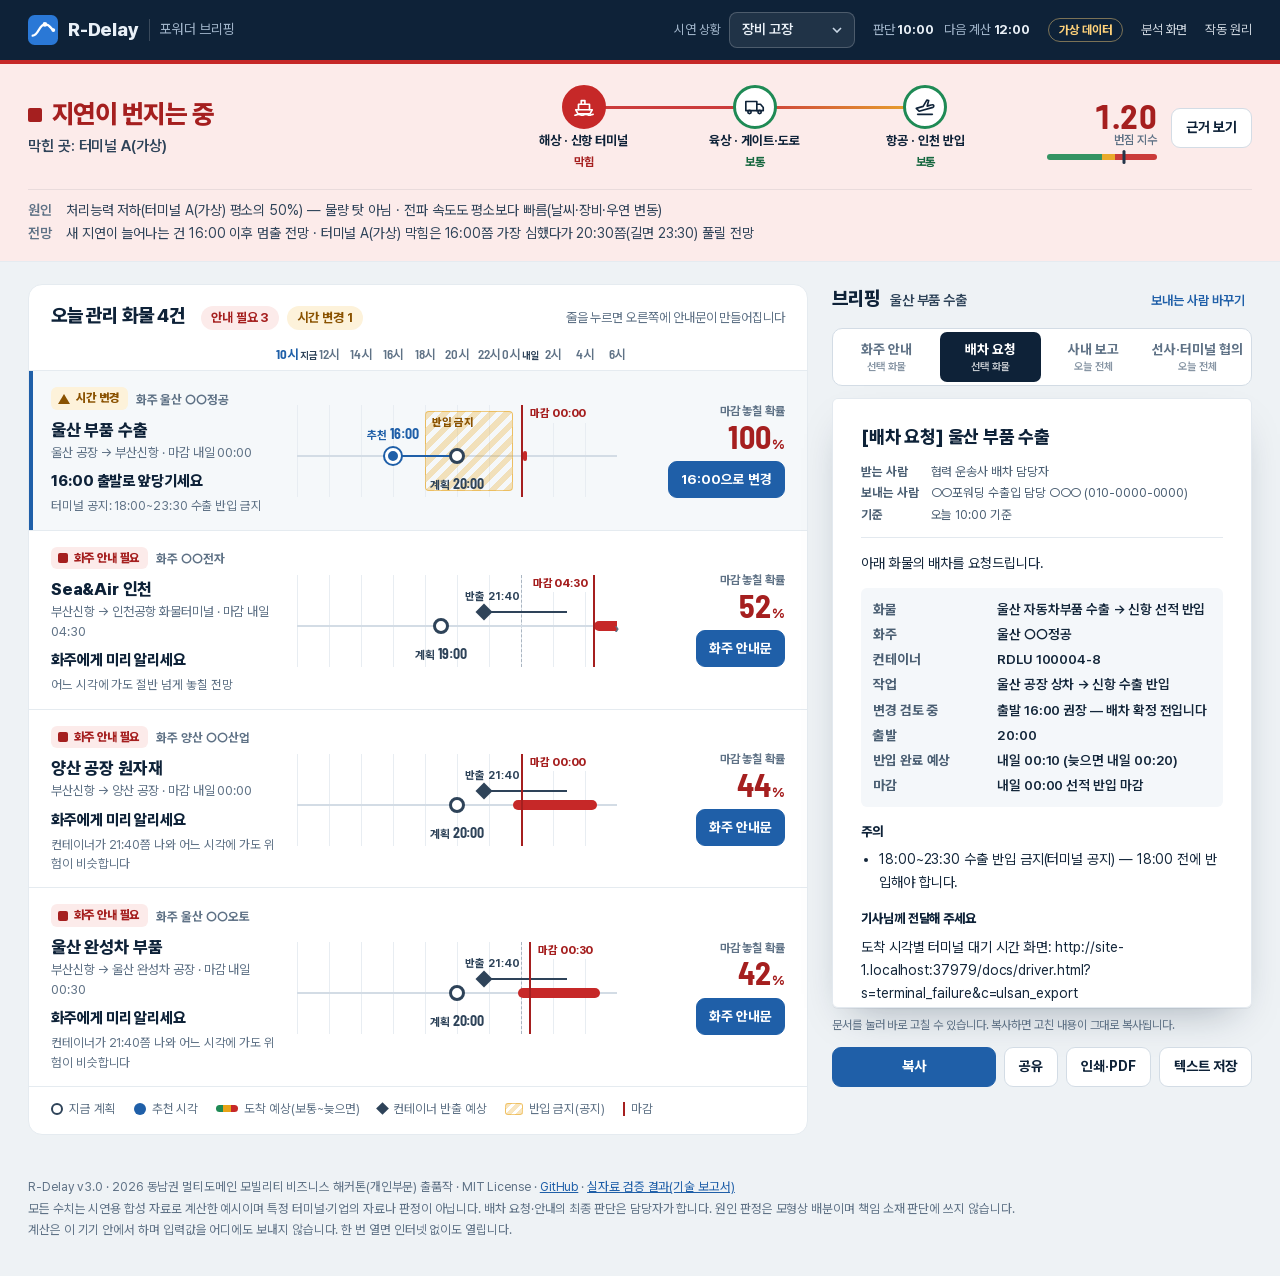
==== commit 9bccd3c9: "Update R-Delay to v3" ====
--- a/docs/index.html
+++ b/docs/index.html
@@ -2,308 +2,113 @@
 <html lang="ko">
 <head>
   <meta charset="utf-8">
-  <meta name="viewport" content="width=device-width, initial-scale=1">
-  <title>R-Delay · 부산신항 지연 조기경보</title>
-  <meta name="description" content="부산신항 지연이 번지기 전에 화물별 출발 시각과 화주 안내를 정해 주는 개념검증 시연(합성 데이터).">
-  <meta name="theme-color" content="#fcfcfb" media="(prefers-color-scheme: light)">
-  <meta name="theme-color" content="#1a1a19" media="(prefers-color-scheme: dark)">
+  <meta name="viewport" content="width=device-width, initial-scale=1, viewport-fit=cover">
+  <title>R-Delay 포워더 브리핑</title>
+  <meta name="description" content="부산신항 지연이 번지기 전에 고객 화물의 반출입 시각을 정하고 화주 안내·운송사 배차 요청·선사·터미널 협의 문서를 만들어 주는 중소 포워더 화면(시연용 가상 데이터).">
+  <meta name="theme-color" content="#0e2238">
+  <link rel="manifest" href="manifest.webmanifest">
   <link rel="icon" href="assets/img/icon.svg" type="image/svg+xml">
-  <link rel="stylesheet" href="assets/css/style.css?v=20261023c">
-  <script>
-    // 배포 직후 옛 서비스 워커가 옛 화면 파일을 섞어 주면 첫 화면이 비어 버린다. 첫 화면을 그리기 전에 화면 스크립트(assets/js)에서
-    // 오류가 나면, 새 워커를 내려받는 중이면 자리 잡을 때까지(최대 30초), 아니면 4초 기다렸다가 한 번만 새로 고친다.
-    // 새 워커가 자리 잡으면(controllerchange, 워커가 바뀔 때 한 번뿐) 다시 연다. 그래도 안 되면 안내 문구를 띄운다. app.js의 RELOAD_KEY와 같은 키.
-    (function () {
-      var KEY = "rdelay-reload-once", armed = false, root = document.documentElement;
-      function go() { if (!root.dataset.ready) location.reload(); }
-      function giveUp() {
-        if (root.dataset.ready || document.querySelector("p.err")) return;
-        var p = document.createElement("p");
-        p.className = "err";
-        p.dataset.guard = "1";
-        p.textContent = "화면을 불러오지 못했습니다. 새로 고침해 보세요.";
-        (document.querySelector("main .wrap") || document.body).prepend(p);
-      }
-      function retry() {
-        if (armed || root.dataset.ready || !/^https?:$/.test(location.protocol)) return;
-        armed = true;
-        var sw = navigator.serviceWorker, first = false;
-        if (sw) sw.addEventListener("controllerchange", go, { once: true });
-        try { first = !sessionStorage.getItem(KEY); if (first) sessionStorage.setItem(KEY, "1"); } catch (e) { first = false; }
-        if (!first) { setTimeout(giveUp, 8000); return; }
-        var wait = function (ms) { setTimeout(go, ms); };
-        if (sw && sw.getRegistration) {
-          sw.getRegistration().then(function (reg) {
-            if (!reg) return wait(4000);
-            return reg.update().catch(function () {}).then(function () { wait(reg.installing || reg.waiting ? 30000 : 4000); });
-          }).catch(function () { wait(4000); });
-        } else wait(4000);
-      }
-      var APP = new URL("assets/js/", document.baseURI).href; // 이 사이트의 화면 스크립트만 본다(다른 출처·확장 기능 오류는 무시)
-      function fromApp(s) { return (s || "").indexOf(APP) !== -1; }
-      window.addEventListener("error", function (e) { if (fromApp(e.filename)) retry(); });
-      // 모듈 파일을 받지 못한 실패는 script 요소에서만 나고 위로 올라오지 않으므로 캡처 단계에서 본다
-      window.addEventListener("error", function (e) { var t = e.target; if (t && t.tagName === "SCRIPT" && fromApp(t.src)) retry(); }, true);
-      window.addEventListener("unhandledrejection", function (e) { if (fromApp(e.reason && e.reason.stack)) retry(); });
-    })();
-  </script>
-  <script type="module" src="assets/js/app.js?v=20261023c"></script>
+  <link rel="apple-touch-icon" href="assets/img/icon-192.png">
+  <link rel="preload" href="assets/fonts/PretendardVariable.subset.woff2" as="font" type="font/woff2" crossorigin>
+  <link rel="stylesheet" href="assets/css/board.css?v=20261109a">
+  <script type="module" src="assets/js/board.js?v=20261109a"></script>
 </head>
 <body>
-<a class="skip" href="#status">본문으로 건너뛰기</a>
-<header class="appbar">
-  <div class="wrap">
-    <div class="brand">
-      <h1>R-Delay</h1>
-      <p id="tagline">운송사 배차 담당용 · 부산신항 지연 위험을 계산해 화물별 출발 시각과 화주 안내를 제안합니다</p>
-    </div>
-    <div class="appbar-right">
-      <button type="button" class="badge" id="about-btn" aria-haspopup="dialog">ⓘ 시연용 가상 데이터</button>
-      <a id="method-link" href="method.html"><span class="long">작동 원리·검증</span><span class="short">원리</span> →</a>
-    </div>
+<header class="bar">
+  <div class="bar-in">
+    <a class="logo" href="./" aria-label="R-Delay 처음 화면">
+      <svg viewBox="0 0 64 64" aria-hidden="true"><rect width="64" height="64" rx="14" fill="#2a78d6"/><path d="M10 44 C22 44 24 20 36 20 S50 32 54 32" fill="none" stroke="#fff" stroke-width="5" stroke-linecap="round"/><circle cx="36" cy="20" r="5" fill="#fff"/><circle cx="54" cy="32" r="4" fill="#fff"/></svg>
+      <span class="logo-word">R-Delay</span><span class="logo-sub">포워더 브리핑</span>
+    </a>
+    <label class="scn"><span>시연 상황</span><select id="scn" aria-label="시연 상황 고르기"></select></label>
+    <p class="asof"><span>판단 <b id="asof">10:00</b></span><span class="next">다음 계산 <b id="next">12:00</b></span></p>
+    <span class="tag-demo" title="화면의 수치는 공개 보도 사건 유형을 본뜬 합성 자료로 계산했습니다. 특정 터미널·기업의 자료나 판정이 아닙니다.">가상 데이터</span>
+    <button type="button" class="btn-install" id="install" hidden>앱으로 설치</button>
+    <a class="bar-link" href="analysis.html">분석 화면</a>
+    <a class="bar-link" href="method.html">작동 원리</a>
   </div>
 </header>
 
-<section id="scenario-bar" aria-label="시연 상황">
-  <div class="wrap">
-    <div class="sb-label">상황 바꿔보기 <span class="muted">(시연용 가상 사건)</span></div>
-    <div id="scenario-chips" role="radiogroup" aria-label="시연 상황"></div>
-    <div class="sb-line">
-      <p id="scenario-line"></p>
-      <button type="button" class="link" id="scenario-more" aria-expanded="false" aria-controls="scenario-summary">상황 설명 ▾</button>
-      <span class="sb-meta"><span id="as-of"></span> · <span id="source-tag">기본 조건</span>
-        <button type="button" class="link" id="reset-defaults" hidden>기본값으로 되돌리기</button></span>
+<section class="ribbon" id="ribbon" data-level="good" aria-labelledby="rb-title">
+  <div class="rb-in">
+    <div>
+      <h1 class="rb-title" id="rb-title"><span class="shape" data-s="dot" aria-hidden="true"></span><span id="rb-title-text">불러오는 중</span></h1>
+      <p class="rb-sub" id="rb-sub"></p>
     </div>
-    <p id="scenario-summary" hidden></p>
+    <ol class="chain" id="chain" aria-label="해상·육상·항공 거점 상태"></ol>
+    <div class="rb-index">
+      <p class="rd" id="rd"><span class="rd-v num" id="rd-v">–</span><span class="rd-l">번짐 지수</span><span class="rd-gauge" aria-hidden="true"><i id="rd-i"></i></span></p>
+      <button type="button" class="btn" id="why-btn">근거 보기</button>
+    </div>
+    <dl class="rb-facts" id="rb-facts"></dl>
   </div>
 </section>
 
-<nav id="jump" aria-label="빠른 이동">
-  <div class="wrap">
-    <a href="#scenario-bar" class="jump-scn" id="jump-scn" aria-label="상황 바꾸기">장비 고장</a>
-    <a href="#status">지금 상황</a>
-    <a href="#cargo">내 화물&nbsp;<span id="jump-n">4</span></a>
-    <a href="#driver">기사님 안내</a>
-    <button type="button" class="badge-mini" id="about-btn-m" aria-haspopup="dialog" aria-label="시연용 가상 데이터 안내">가상</button>
-  </div>
-</nav>
+<main class="work">
+  <section class="board" aria-labelledby="board-h">
+    <header class="board-head">
+      <h2 id="board-h">오늘 관리 화물 <span id="n">0</span>건</h2>
+      <p class="counts" id="counts"></p>
+      <p class="board-hint">줄을 누르면 오른쪽에 안내문이 만들어집니다</p>
+    </header>
+    <div class="axis grid3" aria-hidden="true"><span></span><div class="axis-track" id="axis"></div><span></span></div>
+    <ol class="rows" id="rows" aria-label="오늘 관리 화물"></ol>
+    <p class="legend" aria-hidden="true">
+      <span><i class="lg lg-plan"></i>지금 계획</span><span><i class="lg lg-rec"></i>추천 시각</span>
+      <span><i class="lg lg-band"></i>도착 예상(보통~늦으면)</span><span><i class="lg lg-ready"></i>컨테이너 반출 예상</span>
+      <span><i class="lg lg-closed"></i>반입 금지(공지)</span><span><i class="lg lg-dl"></i>마감</span>
+    </p>
+  </section>
 
-<main>
-  <div class="wrap">
-    <section id="status" class="card banner" data-level="good" aria-labelledby="status-title">
-      <div class="banner-head">
-        <h2 id="status-title"></h2>
-        <button type="button" class="link" id="open-detail">자세히 보기 →</button>
-      </div>
-      <dl id="status-lines">
-        <dt id="st-cause-dt">원인</dt><dd id="st-cause"></dd>
-        <dt>전망</dt><dd id="st-outlook"></dd>
-        <dt>할 일</dt><dd><a href="#cargo" id="st-todo"></a></dd>
-      </dl>
-      <p id="st-index"></p>
-      <p id="rd-info-text" class="aside" hidden></p>
-      <p class="aside" id="as-of-m"><span id="as-of-m-text"></span> <span id="src-m"></span> <button type="button" class="link" id="reset-defaults-m" hidden>기본값으로</button></p>
-    </section>
-
-    <div class="board">
-      <section id="where" class="card" aria-labelledby="where-h">
-        <div class="card-head">
-          <h2 id="where-h">어디가 막혔나</h2>
-          <p class="aside">지연 중 = 지연된 작업(배·차량·화물) 비율</p>
-        </div>
-        <div class="node-groups" aria-hidden="true"><span>바다(신항)</span><span>육상</span><span>항공</span></div>
-        <ol id="node-strip"></ol>
-      </section>
-
-      <section id="cargo" class="card" aria-labelledby="cargo-h">
-        <div class="card-head">
-          <h2 id="cargo-h">오늘 화물 4건</h2>
-          <div id="cargo-counts"></div>
-          <button type="button" class="btn-ghost" id="open-settings" aria-haspopup="dialog">⚙ 조건 바꾸기</button>
-        </div>
-        <ol id="cargo-list"></ol>
-        <p class="aside" id="cargo-foot">같은 차량을 여러 화물에 겹쳐 배정했는지는 확인하지 않습니다 · 판단은 참고용이며 최종 결정은 담당자가 합니다</p>
-      </section>
-
-      <section id="driver" class="card" aria-labelledby="driver-h">
-        <div class="card-head">
-          <h2 id="driver-h">기사님 안내 — 몇 시에 가면 덜 기다릴까요?</h2>
-          <p class="aside">터미널 A(가상) 기준 · 터미널 도착부터 상하차 끝까지 걸리는 시간</p>
-        </div>
-        <p class="drv-warn" id="drv-warn" hidden></p>
-        <div class="drv-big" id="drv-big"></div>
-        <p class="drv-hint" id="drv-hint">도착 시각별 소요 — 칸을 누르면 그 시각에 도착했을 때 걸리는 시간이 나옵니다</p>
-        <div id="drv-band" role="group" aria-label="도착 시각별 소요" aria-describedby="drv-best-sr"></div>
-        <p class="drv-legend" aria-hidden="true">
-          <span class="lg-lv"><i class="shape" data-level="good"></i>1시간 이내</span><span class="lg-lv"><i class="shape" data-level="warning"></i>1~2시간</span>
-          <span class="lg-lv"><i class="shape" data-level="critical"></i>2시간 넘음</span><span id="lg-best" hidden><i class="uline"></i>컨테이너 찾기 좋은 시간</span>
-          <span id="lg-early" hidden><i class="dim"></i>컨테이너 나오기 전</span><span id="lg-closed" hidden><i class="hatch"></i>수출 반입 금지(수입 반출은 가능)</span>
-        </p>
-        <p id="drv-readout"></p>
-        <p id="drv-ready" class="drv-line"></p>
-        <p class="aside" id="drv-foot">터미널 A만 계산합니다 · 실제 게이트 기록으로는 아직 검증하지 않았습니다</p>
-        <span class="sr-only" id="drv-best-sr"></span>
-      </section>
-
-      <section id="trust" class="card" aria-labelledby="trust-h">
-        <div class="card-head"><h2 id="trust-h">믿을 수 있나요?</h2></div>
-        <p class="how">어떻게 계산하나요? 감염병의 재생산수처럼, 지연 1건이 새 지연을 몇 건 낳는지 관측으로 다시 계산합니다. <a href="method.html#overview">작동 원리 보기 →</a></p>
-        <h3 class="trust-h" id="trust-good-h">잘 맞은 점</h3>
-        <ul class="trust-list" id="trust-good" aria-labelledby="trust-good-h"></ul>
-        <h3 class="trust-h" id="trust-lim-h">한계</h3>
-        <ul class="trust-list" id="trust-limits" aria-labelledby="trust-lim-h"></ul>
-        <p class="trust-links"><a href="method.html#valid">검증 결과 전체 보기 →</a> <button type="button" class="link" id="open-valid">이 장면 계산 근거 보기(전문가) →</button></p>
-      </section>
-
-      <section id="trend" class="card" aria-labelledby="trend-h">
-        <div class="card-head"><h2 id="trend-h">번짐 지수 — 지난 24시간·앞으로 24시간</h2></div>
-        <p class="answer" id="trend-line"></p>
-        <div class="legend" id="trend-legend"></div>
-        <div class="chart" id="trend-chart"></div>
-      </section>
+  <aside class="brief" aria-labelledby="brief-h">
+    <header class="brief-head">
+      <h2 id="brief-h">브리핑</h2>
+      <p class="brief-for" id="brief-for"></p>
+      <button type="button" class="btn-quiet" id="sender-btn">보내는 사람 바꾸기</button>
+    </header>
+    <div class="tabs" role="tablist" aria-label="문서 종류" id="tabs"></div>
+    <article class="paper" id="paper" role="tabpanel" aria-live="polite" tabindex="0" contenteditable="true" spellcheck="false"></article>
+    <p class="edit-hint">문서를 눌러 바로 고칠 수 있습니다. 복사하면 고친 내용이 그대로 복사됩니다.</p>
+    <div class="brief-actions">
+      <button type="button" class="btn-primary" id="copy">복사</button>
+      <button type="button" class="btn" id="share">공유</button>
+      <button type="button" class="btn" id="print">인쇄·PDF</button>
+      <button type="button" class="btn" id="save">텍스트 저장</button>
     </div>
-  </div>
+  </aside>
 </main>
 
-<footer>
-  <div class="wrap">
-    <p>R-Delay <span id="foot-ver">v1.1.0 · 엔진 v1.0.0</span> · 2026 동남권 멀티도메인 모빌리티 비즈니스 해커톤(개인부문) 출품작 · MIT License ·
-      <a href="https://github.com/shinshinjae/R-Delay">GitHub</a> · <a href="https://github.com/shinshinjae/R-Delay#readme">README</a> ·
-      <a href="https://github.com/shinshinjae/R-Delay/blob/main/MODEL.md">MODEL.md</a> · <a href="method.html">작동 원리·검증</a></p>
-    <p>계산은 모두 이 브라우저 안에서 합니다. 입력값은 어디에도 보내지 않습니다. 한 번 열면 인터넷 없이도 기본 결과를 볼 수 있습니다.</p>
-    <p>의사결정 지원용 시연입니다. 배차·통보의 최종 판단과 책임은 사용자에게 있으며, 원인 판정은 모형상 배분으로 책임 소재 판단에 쓰지 않습니다.</p>
-    <p id="build-info" class="muted"></p>
-    <p class="muted engine-line"><span class="engine" id="engine" data-state="idle"><span class="dot" aria-hidden="true"></span><span id="engine-text">기본 결과</span></span></p>
-  </div>
+<footer class="foot">
+  <p>R-Delay v3.0 · 2026 동남권 멀티도메인 모빌리티 비즈니스 해커톤(개인부문) 출품작 · MIT License · <a href="https://github.com/shinshinjae/R-Delay">GitHub</a> · <a href="https://github.com/shinshinjae/R-Delay/blob/main/REPORT.md#검증-실제-공개-자료-백테스트">실자료 검증 결과(기술 보고서)</a></p>
+  <p>모든 수치는 시연용 합성 자료로 계산한 예시이며 특정 터미널·기업의 자료나 판정이 아닙니다. 배차 요청·안내의 최종 판단은 담당자가 합니다. 원인 판정은 모형상 배분이며 책임 소재 판단에 쓰지 않습니다.</p>
+  <p>계산은 이 기기 안에서 하며 입력값을 어디에도 보내지 않습니다. 한 번 열면 인터넷 없이도 열립니다.</p>
 </footer>
 
-<!-- 자세히 보기(연구·검증용 원자료) -->
-<dialog id="detail" class="sheet" aria-labelledby="detail-h">
-  <div class="sheet-head">
-    <h2 id="detail-h">자세히 보기</h2>
-    <button type="button" class="btn-ghost" data-close>닫기</button>
-  </div>
-  <p class="aside sheet-note">연구·검증용 원자료입니다. 메인 화면 문장은 반올림한 값입니다.</p>
-  <div class="tabs" role="tablist" aria-label="자세히 보기 항목">
-    <button type="button" role="tab" id="tab-trend" aria-controls="panel-trend" aria-selected="true">추이</button>
-    <button type="button" role="tab" id="tab-nodes" aria-controls="panel-nodes" aria-selected="false" tabindex="-1">거점</button>
-    <button type="button" role="tab" id="tab-cause" aria-controls="panel-cause" aria-selected="false" tabindex="-1">원인</button>
-    <button type="button" role="tab" id="tab-network" aria-controls="panel-network" aria-selected="false" tabindex="-1">경로</button>
-    <button type="button" role="tab" id="tab-queue" aria-controls="panel-queue" aria-selected="false" tabindex="-1">대기</button>
-    <button type="button" role="tab" id="tab-obs" aria-controls="panel-obs" aria-selected="false" tabindex="-1">관측</button>
-    <button type="button" role="tab" id="tab-valid" aria-controls="panel-valid" aria-selected="false" tabindex="-1">검증</button>
-  </div>
-  <div class="sheet-body">
-    <section role="tabpanel" id="panel-trend" aria-labelledby="tab-trend">
-      <h3>지연 번짐 지수: 지난 24시간과 앞으로 24시간</h3>
-      <p class="aside">1보다 크면 지연 1건이 평균 1건 넘게 새 지연을 낳아 연쇄가 커집니다. 띠는 예상 범위(10번 중 8번)입니다.</p>
-      <div class="checks">
-        <label><input type="checkbox" id="show-smooth"> 사후 재추정(이후 관측까지 사용 · 운영 중엔 못 씀)</label>
-        <label><input type="checkbox" id="show-truth"> 검증용 정답(가상 세계에서만 알 수 있는 값)</label>
-      </div>
-      <div class="legend" id="rd-legend"></div>
-      <div class="chart" id="rd-chart"></div>
-      <p class="aside" id="rd-caption" hidden></p>
-    </section>
-    <section role="tabpanel" id="panel-nodes" aria-labelledby="tab-nodes" hidden>
-      <h3>거점별 지연 중인 작업 비율</h3>
-      <p class="aside">지연 중인 작업(배·차량·화물)의 비율입니다. 가는 가로선은 막힘 기준, 띠는 예상 범위(10번 중 8번)입니다.</p>
-      <div class="legend" id="nodes-legend"></div>
-      <div class="grid-2" id="nodes-grid"></div>
-    </section>
-    <section role="tabpanel" id="panel-cause" aria-labelledby="tab-cause" hidden>
-      <h3>만약 이 요인이 평소였다면?</h3>
-      <p class="aside">요인을 하나씩 평소 값으로 되돌렸을 때의 지연 번짐 지수입니다. 점은 가운데 값, 가는 선은 예상 범위, 굵은 세로선은 1입니다.</p>
-      <div id="factor-bars"></div>
-      <ul class="aside plain" id="cause-notes"></ul>
-      <details class="expert">
-        <summary>민감도(전문가)</summary>
-        <div class="table-wrap"><table id="cause-table"></table></div>
-        <div class="table-wrap"><table id="xi-table"></table></div>
-        <p class="aside">θ는 거점 규모 가정입니다. 육상·항공은 도메인 안에 거점이 하나라 θ의 영향이 해상 두 터미널에만 나타납니다.</p>
-      </details>
-    </section>
-    <section role="tabpanel" id="panel-network" aria-labelledby="tab-network" hidden>
-      <h3>연쇄 기여도</h3>
-      <p class="aside">각 거점·연결이 지연 확산에 기여하는 몫(합계 1)입니다. 원의 크기는 거점 몫, 화살표 굵기는 거점 간 연결 몫입니다.</p>
-      <p class="aside" id="self-share"></p>
-      <p class="aside" id="where-note"></p>
-      <div class="chart" id="net-chart"></div>
-      <h4>거점별 기여 몫</h4>
-      <div class="chart" id="share-chart"></div>
-      <h4 id="amp-h">항공 반입 거점으로 번지는 지연(건)</h4>
-      <p class="aside" id="amp-note"></p>
-      <div class="chart" id="amp-chart"></div>
-    </section>
-    <section role="tabpanel" id="panel-queue" aria-labelledby="tab-queue" hidden>
-      <h3>배가 부두 자리를 기다리는 시간</h3>
-      <p class="aside">대상 선박이 들어올 때 앞에 있는 선박 수의 분포입니다. 계산 방법은 <a href="method.html#rules">작동 원리</a>에 있습니다.</p>
-      <div class="chart" id="queue-chart"></div>
-      <dl class="kv" id="queue-kv"></dl>
-      <h3>도착 시각별 터미널 반출 소요</h3>
-      <p class="aside">가운데 값과 예상 범위(10번 중 8번)입니다. 점은 덜 걸리는 시간입니다.</p>
-      <div class="chart" id="gate-chart"></div>
-    </section>
-    <section role="tabpanel" id="panel-obs" aria-labelledby="tab-obs" hidden>
-      <h3>관측 기록(2시간 간격)</h3>
-      <p class="aside">관측이 들어올 때마다 계산 표본의 가중치를 고칩니다. 표본 상태(ESS)가 절반 아래로 떨어지면 표본을 다시 뽑습니다(재표본).</p>
-      <div class="table-wrap"><table id="obs-table"></table></div>
-    </section>
-    <section role="tabpanel" id="panel-valid" aria-labelledby="tab-valid" hidden>
-      <h3>이 장면 검증</h3>
-      <p class="aside" id="truth-line"></p>
-      <dl class="kv" id="valid-kv"></dl>
-      <h4>계산 정보</h4>
-      <dl class="kv" id="calc-info"></dl>
-      <p><a href="method.html#valid">전체 검증은 작동 원리·검증 페이지 →</a></p>
-    </section>
+<dialog class="sheet" id="why" aria-labelledby="why-h">
+  <div class="sheet-in">
+    <div class="sheet-head"><h2 id="why-h">근거</h2><button type="button" class="btn" data-close>닫기</button></div>
+    <p id="why-lead"></p>
+    <h3>무엇을 되돌리면 번짐이 멈추나</h3>
+    <p>번짐 지수는 지연 1건이 풀리기 전에 새 지연을 평균 몇 건 만드는지입니다. 1보다 크면 지연이 스스로 불어납니다.</p>
+    <div class="cf" id="cf"></div>
+    <h3>번짐 지수 — 지난 24시간과 앞으로 24시간</h3>
+    <svg class="spark" id="spark" viewBox="0 0 520 150" role="img" aria-label="번짐 지수 추이"></svg>
+    <h3>얼마나 믿을 수 있나</h3>
+    <ul class="trust" id="trust"></ul>
+    <p><a href="method.html">작동 원리·검증 전체</a> · <a href="analysis.html" id="why-analysis">분석 화면에서 이 장면 보기</a> · <a href="https://github.com/shinshinjae/R-Delay/blob/main/REPORT.md#검증-실제-공개-자료-백테스트">실자료 검증 결과(기술 보고서)</a></p>
   </div>
 </dialog>
 
-<!-- 조건 바꾸기 -->
-<dialog id="settings" class="sheet" aria-labelledby="settings-h">
-  <div class="sheet-head">
-    <h2 id="settings-h">조건 바꾸기</h2>
-    <button type="button" class="btn-ghost" data-close>닫기</button>
-  </div>
-  <div class="sheet-body">
-    <p class="aside">처음 한 번 계산 엔진(약 8MB)을 내려받습니다. 그 뒤엔 인터넷 없이도 작동합니다. 값을 바꾼 뒤 아래 버튼을 누르면 이 브라우저에서 다시 계산합니다.</p>
-    <p class="engine-line" id="settings-engine"></p>
-    <div id="cargo-sets"></div>
-    <fieldset class="fleet">
-      <legend>차량</legend>
-      <label><input type="radio" name="fleet" id="fleet-0" value="0" checked> 디젤만</label>
-      <label><input type="radio" name="fleet" id="fleet-1" value="1"> 디젤 + 수소 트럭 비교</label>
-    </fieldset>
-    <details id="expert">
-      <summary>전문가 설정</summary>
-      <div class="adv-row">
-        <div class="field range"><label for="kappa">거점 간 연결 강도 κ</label>
-          <div class="row"><input type="range" id="kappa" min="0" max="2" step="0.1" value="1"><output id="kappa-out" for="kappa">1.0</output></div></div>
-        <div class="field"><label for="particles">계산 표본 수(입자)</label>
-          <select id="particles"><option>128</option><option>256</option><option selected>512</option><option>1024</option></select></div>
-        <div class="field"><label for="world">가상 세계 번호</label><input type="number" id="world" value="20261108" min="1" step="1"></div>
-        <div class="field"><label for="seed">추정 난수 시드</label><input type="number" id="seed" value="20261108" min="1" step="1"></div>
-      </div>
-      <p class="aside">가상 세계 번호를 바꾸면 같은 사건 설정에서 물동량·참 경로·관측이 다른 ‘다른 현실’이 만들어집니다. 추정 난수 시드는 같은 현실에서 추정만 다시 합니다.</p>
-    </details>
-    <div class="sheet-actions">
-      <button type="button" class="primary" id="run-btn">이 조건으로 다시 계산</button>
-      <button type="button" class="btn-ghost" id="reset-btn">기본값으로</button>
-    </div>
-  </div>
+<dialog class="dlg-small" id="sender" aria-labelledby="sender-h">
+  <form method="dialog" id="sender-form">
+    <h2 id="sender-h" style="margin:0;font-size:18px">보내는 사람</h2>
+    <label>회사 이름<input name="company" autocomplete="organization"></label>
+    <label>담당자<input name="name" autocomplete="name"></label>
+    <label>연락처<input name="phone" autocomplete="tel" inputmode="tel"></label>
+    <div class="dlg-actions"><button class="btn" value="cancel" type="submit">취소</button><button class="btn-primary" value="ok" type="submit">저장</button></div>
+  </form>
 </dialog>
 
-<!-- 가상 데이터 안내 -->
-<dialog id="about" class="modal" aria-labelledby="about-h">
-  <h2 id="about-h">시연용 가상 데이터</h2>
-  <p><b>합성 데이터 개념검증(TRL 3 수준)입니다.</b> 실데이터는 아직 연동하지 않았습니다. 화면의 수치는 공개 보도로 확인한 사건 유형(장비 고장, 우회 물량, 명절 물량, 인력 결근)을 본뜬 합성 자료로 계산했으며, 특정 터미널·기업의 자료나 판정이 아닙니다(터미널 이름은 가상). 판단은 의사결정 지원용이고 최종 결정과 책임은 사용자에게 있습니다.</p>
-  <p class="aside">엔진 <span id="about-ver">v1.0.0</span> · <a href="method.html">작동 원리·검증 보기 →</a></p>
-  <div class="sheet-actions"><button type="button" class="primary" data-close autofocus>확인</button></div>
-</dialog>
-
-<div id="toast" role="status" aria-live="polite" hidden></div>
-<p class="sr-only" id="sr-live" aria-live="polite"></p>
-<noscript><p class="wrap err">이 시연은 JavaScript가 필요합니다.</p></noscript>
+<div class="toast" id="toast" role="status" aria-live="polite"></div>
 </body>
 </html>
--- a/docs/assets/css/board.css
+++ b/docs/assets/css/board.css
@@ -0,0 +1,378 @@
+/* R-Delay 배차 브리핑(배차 담당자 화면) + 기사님 화면.
+   - 시간축 하나에 오늘 화물을 줄 세운 「배차판」이 중심, 브리핑 문서(종이)만 떠 있다.
+   - 상태는 모양+단어+색을 함께 쓴다: 안내 필요 ■ 빨강 · 시간 변경 ▲ 주황 · 계획대로 ● 초록 · 보류 ◆ 회색. */
+@font-face { font-family: "Pretendard Variable"; src: url("../fonts/PretendardVariable.subset.woff2") format("woff2-variations"), url("../fonts/PretendardVariable.subset.woff2") format("woff2"); font-weight: 45 920; font-display: swap; }
+@font-face { font-family: "Barlow Semi Condensed"; src: url("../fonts/barlow-semi-condensed-latin-600-normal.woff2") format("woff2"); font-weight: 600; font-display: swap; }
+@font-face { font-family: "Barlow Semi Condensed"; src: url("../fonts/barlow-semi-condensed-latin-700-normal.woff2") format("woff2"); font-weight: 700; font-display: swap; }
+
+:root {
+  color-scheme: light;
+  --page: #eef2f5;
+  --surface: #ffffff;
+  --surface-2: #f5f8fa;
+  --ink: #0e2238;
+  --ink-2: #2e4359;
+  --muted: #5f7286;
+  --line: #d3dce5;
+  --line-2: #e5ebf0;
+  --grid: #e8edf2;
+  --bar: #0e2238;
+  --bar-ink: #e9f0f7;
+  --bar-muted: #9fb3c8;
+  --brand: #1f5fa8;
+  --brand-ink: #ffffff;
+  --brand-wash: rgba(31, 95, 168, 0.10);
+  --red: #c62828;
+  --red-ink: #a51f1f;
+  --red-wash: #fcebea;
+  --amber: #e8a317;
+  --amber-ink: #8a5200;
+  --amber-wash: #fdf2da;
+  --green: #1f8a55;
+  --green-ink: #16673f;
+  --green-wash: #e3f3ea;
+  --hold: #6a7889;
+  --hold-ink: #4c5967;
+  --hold-wash: #edf1f4;
+  --hatch: rgba(232, 163, 23, 0.28);
+  --paper: #ffffff;
+  --paper-ink: #13263a;
+  --paper-line: #e3e9ef;
+  --shadow-paper: 0 1px 0 rgba(14, 34, 56, 0.05), 0 18px 40px -18px rgba(14, 34, 56, 0.35);
+  --font: "Pretendard Variable", Pretendard, -apple-system, BlinkMacSystemFont, "Apple SD Gothic Neo", "Malgun Gothic", "Noto Sans KR", "Noto Sans CJK KR", sans-serif;
+  --num: "Barlow Semi Condensed", "Pretendard Variable", "Malgun Gothic", sans-serif;
+}
+@media (prefers-color-scheme: dark) {
+  :root:not([data-theme="light"]) {
+    color-scheme: dark;
+    --page: #0b1724; --surface: #112234; --surface-2: #16293d; --ink: #e7eef5; --ink-2: #c2cfdc; --muted: #8fa2b5;
+    --line: #2a425a; --line-2: #1e3349; --grid: #1c3046; --bar: #08121d; --bar-ink: #e7eef5; --bar-muted: #8fa2b5;
+    --brand: #6aa7f0; --brand-ink: #08121d; --brand-wash: rgba(106, 167, 240, 0.16);
+    --red: #f06a6a; --red-ink: #ff9a9a; --red-wash: rgba(240, 106, 106, 0.15);
+    --amber: #f2b437; --amber-ink: #f6c766; --amber-wash: rgba(242, 180, 55, 0.15);
+    --green: #43be80; --green-ink: #7fd8a8; --green-wash: rgba(67, 190, 128, 0.15);
+    --hold: #8fa2b5; --hold-ink: #b5c3d1; --hold-wash: rgba(143, 162, 181, 0.15); --hatch: rgba(242, 180, 55, 0.25);
+    --shadow-paper: 0 18px 40px -18px rgba(0, 0, 0, 0.7);
+  }
+}
+:root[data-theme="dark"] {
+  color-scheme: dark;
+  --page: #0b1724; --surface: #112234; --surface-2: #16293d; --ink: #e7eef5; --ink-2: #c2cfdc; --muted: #8fa2b5;
+  --line: #2a425a; --line-2: #1e3349; --grid: #1c3046; --bar: #08121d; --bar-ink: #e7eef5; --bar-muted: #8fa2b5;
+  --brand: #6aa7f0; --brand-ink: #08121d; --brand-wash: rgba(106, 167, 240, 0.16);
+  --red: #f06a6a; --red-ink: #ff9a9a; --red-wash: rgba(240, 106, 106, 0.15);
+  --amber: #f2b437; --amber-ink: #f6c766; --amber-wash: rgba(242, 180, 55, 0.15);
+  --green: #43be80; --green-ink: #7fd8a8; --green-wash: rgba(67, 190, 128, 0.15);
+  --hold: #8fa2b5; --hold-ink: #b5c3d1; --hold-wash: rgba(143, 162, 181, 0.15); --hatch: rgba(242, 180, 55, 0.25);
+  --shadow-paper: 0 18px 40px -18px rgba(0, 0, 0, 0.7);
+}
+
+* { box-sizing: border-box; }
+[hidden] { display: none !important; }
+html { -webkit-text-size-adjust: 100%; }
+body { margin: 0; background: var(--page); color: var(--ink); font-family: var(--font); font-size: 15px; line-height: 1.55; letter-spacing: -0.005em; }
+button, select, input { font: inherit; color: inherit; }
+a { color: var(--brand); }
+:focus-visible { outline: 3px solid var(--brand); outline-offset: 2px; border-radius: 6px; }
+.sr-only { position: absolute; width: 1px; height: 1px; padding: 0; margin: -1px; overflow: hidden; clip: rect(0, 0, 0, 0); white-space: nowrap; border: 0; }
+.num { font-family: var(--num); font-variant-numeric: tabular-nums; letter-spacing: 0.01em; }
+
+/* ---------- 상단 띠 ---------- */
+.bar { background: var(--bar); color: var(--bar-ink); position: sticky; top: 0; z-index: 20; }
+.bar-in { max-width: 1520px; margin: 0 auto; padding: 10px 28px; display: flex; align-items: center; gap: 18px; min-height: 60px; }
+.logo { display: flex; align-items: center; gap: 10px; color: inherit; text-decoration: none; margin-right: auto; }
+.logo svg { width: 30px; height: 30px; flex: none; }
+.logo-word { font-weight: 800; font-size: 19px; letter-spacing: -0.01em; }
+.logo-sub { color: var(--bar-muted); font-size: 14px; padding-left: 10px; border-left: 1px solid rgba(255, 255, 255, 0.18); }
+.scn { display: flex; align-items: center; gap: 8px; font-size: 13px; color: var(--bar-muted); }
+.scn select { appearance: none; background: rgba(255, 255, 255, 0.08) url("data:image/svg+xml,%3Csvg xmlns='http://www.w3.org/2000/svg' width='10' height='6'%3E%3Cpath d='M1 1l4 4 4-4' fill='none' stroke='%23c9d7e5' stroke-width='1.6'/%3E%3C/svg%3E") no-repeat right 12px center;
+  border: 1px solid rgba(255, 255, 255, 0.2); color: var(--bar-ink); border-radius: 8px; padding: 6px 34px 6px 12px; font-weight: 600; font-size: 14px; }
+.scn select option { color: #0e2238; }
+.asof { margin: 0; font-size: 13px; color: var(--bar-muted); display: flex; gap: 10px; }
+.asof b { color: var(--bar-ink); font-weight: 700; }
+.tag-demo { font-size: 12px; font-weight: 700; color: #ffd27a; border: 1px solid rgba(255, 210, 122, 0.45); border-radius: 999px; padding: 2px 10px; white-space: nowrap; }
+.bar-link { color: var(--bar-ink); font-size: 13px; text-decoration: none; opacity: 0.85; white-space: nowrap; }
+.bar-link:hover { opacity: 1; text-decoration: underline; }
+.bar .btn-install { background: transparent; border: 1px solid rgba(255, 255, 255, 0.35); color: var(--bar-ink); border-radius: 8px; padding: 5px 10px; font-size: 13px; cursor: pointer; }
+
+/* ---------- 상황 띠 ---------- */
+.ribbon { --lv: var(--hold); --lv-ink: var(--hold-ink); --lv-wash: var(--hold-wash); background: var(--lv-wash); border-top: 4px solid var(--lv); border-bottom: 1px solid var(--line-2); }
+.ribbon[data-level="critical"] { --lv: var(--red); --lv-ink: var(--red-ink); --lv-wash: var(--red-wash); }
+.ribbon[data-level="serious"], .ribbon[data-level="warning"] { --lv: var(--amber); --lv-ink: var(--amber-ink); --lv-wash: var(--amber-wash); }
+.ribbon[data-level="good"] { --lv: var(--green); --lv-ink: var(--green-ink); --lv-wash: var(--green-wash); }
+.rb-in { max-width: 1520px; margin: 0 auto; padding: 18px 28px 16px; display: grid; grid-template-columns: minmax(260px, 1.1fr) minmax(360px, 1.3fr) auto; gap: 14px 36px; align-items: center; }
+.rb-title { margin: 0; font-size: 26px; line-height: 1.25; font-weight: 800; letter-spacing: -0.02em; color: var(--lv-ink); display: flex; align-items: center; gap: 10px; }
+.rb-title .shape { width: 14px; height: 14px; flex: none; }
+.rb-sub { margin: 4px 0 0; font-size: 15px; color: var(--ink-2); font-weight: 600; }
+.rb-facts { grid-column: 1 / -1; margin: 0; display: grid; grid-template-columns: auto 1fr; gap: 2px 14px; font-size: 14px; color: var(--ink-2); border-top: 1px solid rgba(14, 34, 56, 0.08); padding-top: 10px; }
+.rb-facts dt { color: var(--muted); font-weight: 600; }
+.rb-facts dd { margin: 0; }
+.rb-index { display: flex; align-items: center; gap: 14px; justify-self: end; }
+.rd { text-align: right; line-height: 1.1; }
+.rd-v { font-family: var(--num); font-weight: 700; font-size: 34px; color: var(--lv-ink); }
+.rd-l { display: block; font-size: 12px; color: var(--muted); font-weight: 600; }
+.rd-gauge { display: block; width: 110px; height: 6px; border-radius: 3px; margin-top: 6px; background: linear-gradient(90deg, var(--green) 0 50%, var(--amber) 50% 62%, var(--red) 62% 100%); position: relative; opacity: 0.9; }
+.rd-gauge i { position: absolute; top: -4px; width: 3px; height: 14px; background: var(--ink); border-radius: 2px; transform: translateX(-50%); }
+
+/* 해상 → 육상 → 항공 연결 */
+.chain { list-style: none; margin: 0; padding: 0; display: grid; grid-template-columns: repeat(3, 1fr); position: relative; }
+.chain::before { content: ""; position: absolute; left: 16.6%; right: 16.6%; top: 21px; height: 2px; background: repeating-linear-gradient(90deg, var(--ink-2) 0 10px, transparent 10px 16px); opacity: 0.45; }
+.chain[data-spread="1"]::before { background: linear-gradient(90deg, var(--red) 0, var(--red) 50%, var(--amber) 100%); opacity: 0.9; height: 3px; }
+.stn { position: relative; display: flex; flex-direction: column; align-items: center; text-align: center; gap: 4px; z-index: 1; }
+.stn-dot { width: 44px; height: 44px; border-radius: 50%; display: grid; place-items: center; background: var(--surface); border: 3px solid var(--green); color: var(--ink); }
+.stn[data-state="jam"] .stn-dot { border-color: var(--red); background: var(--red); color: #fff; }
+.stn[data-state="watch"] .stn-dot { border-color: var(--amber); }
+.stn-dot svg { width: 22px; height: 22px; }
+.stn-name { font-size: 13px; font-weight: 700; color: var(--ink); line-height: 1.25; }
+.stn-word { font-size: 12px; font-weight: 700; }
+.stn[data-state="jam"] .stn-word { color: var(--red-ink); }
+.stn[data-state="watch"] .stn-word { color: var(--amber-ink); }
+.stn[data-state="ok"] .stn-word { color: var(--green-ink); }
+
+/* ---------- 버튼 ---------- */
+.btn, .btn-primary, .btn-ghost, .btn-quiet { display: inline-flex; align-items: center; justify-content: center; gap: 6px; border-radius: 9px; padding: 8px 14px; font-size: 14px; font-weight: 700; cursor: pointer; border: 1px solid var(--line); background: var(--surface); color: var(--ink); white-space: nowrap; transition: background 0.15s, border-color 0.15s; }
+.btn:hover { border-color: var(--ink-2); }
+.btn-primary { background: var(--brand); border-color: var(--brand); color: var(--brand-ink); }
+.btn-primary:hover { filter: brightness(1.08); }
+.btn-ghost { background: transparent; }
+.btn-quiet { background: transparent; border-color: transparent; color: var(--brand); padding: 4px 6px; font-weight: 600; }
+.btn-quiet:hover { text-decoration: underline; }
+.btn svg, .btn-primary svg { width: 16px; height: 16px; }
+
+/* ---------- 작업 영역 ---------- */
+.work { max-width: 1520px; margin: 0 auto; padding: 22px 28px 40px; display: grid; grid-template-columns: minmax(0, 1fr) 420px; gap: 24px; align-items: start; }
+.board { background: var(--surface); border: 1px solid var(--line-2); border-radius: 14px; overflow: hidden; }
+.board-head { display: flex; align-items: baseline; gap: 16px; padding: 16px 22px 10px; flex-wrap: wrap; }
+.board-head h2 { margin: 0; font-size: 19px; font-weight: 800; letter-spacing: -0.01em; }
+.counts { margin: 0; display: flex; gap: 8px; flex-wrap: wrap; font-size: 13px; }
+.count { display: inline-flex; align-items: center; gap: 6px; padding: 2px 10px; border-radius: 999px; font-weight: 700; background: var(--hold-wash); color: var(--hold-ink); }
+.count[data-level="critical"] { background: var(--red-wash); color: var(--red-ink); }
+.count[data-level="warning"] { background: var(--amber-wash); color: var(--amber-ink); }
+.count[data-level="good"] { background: var(--green-wash); color: var(--green-ink); }
+.board-hint { margin: 0 0 0 auto; font-size: 13px; color: var(--muted); }
+
+.grid3 { display: grid; grid-template-columns: minmax(220px, 268px) minmax(320px, 1fr) 150px; gap: 0 18px; }
+.axis { padding: 0 22px; border-bottom: 1px solid var(--line-2); }
+.axis-track { position: relative; height: 30px; }
+.tick { position: absolute; bottom: 6px; transform: translateX(-50%); font-family: var(--num); font-weight: 600; font-size: 13px; color: var(--muted); white-space: nowrap; }
+.tick small { font-family: var(--font); font-size: 10px; font-weight: 700; margin-left: 2px; color: var(--ink-2); }
+.tick-now { color: var(--brand); font-weight: 700; }
+.rows { list-style: none; margin: 0; padding: 0; }
+.row { position: relative; padding: 16px 22px 14px; border-bottom: 1px solid var(--line-2); cursor: pointer; transition: background 0.15s; }
+.row:last-child { border-bottom: 0; }
+.row:hover { background: var(--surface-2); }
+.row[aria-selected="true"] { background: var(--surface-2); box-shadow: inset 4px 0 0 var(--brand); }
+.row-info { min-width: 0; }
+.pill { display: inline-flex; align-items: center; gap: 6px; font-size: 12px; font-weight: 800; padding: 2px 9px 2px 7px; border-radius: 6px; background: var(--hold-wash); color: var(--hold-ink); }
+.pill[data-level="critical"] { background: var(--red-wash); color: var(--red-ink); }
+.pill[data-level="warning"] { background: var(--amber-wash); color: var(--amber-ink); }
+.pill[data-level="good"] { background: var(--green-wash); color: var(--green-ink); }
+.pill[data-level="done"] { background: var(--brand-wash); color: var(--brand); }
+.shape { width: 10px; height: 10px; flex: none; display: inline-block; }
+.shape[data-s="sq"] { background: currentColor; border-radius: 2px; }
+.shape[data-s="tri"] { width: 0; height: 0; border-left: 6px solid transparent; border-right: 6px solid transparent; border-bottom: 10px solid currentColor; }
+.shape[data-s="dot"] { background: currentColor; border-radius: 50%; }
+.shape[data-s="dia"] { background: currentColor; transform: rotate(45deg) scale(0.8); }
+.shape[data-s="chk"] { width: 11px; height: 6px; border-left: 2.5px solid currentColor; border-bottom: 2.5px solid currentColor; transform: rotate(-45deg) translate(1px, -1px); }
+.row-name { margin: 8px 0 0; font-size: 17px; font-weight: 800; letter-spacing: -0.01em; line-height: 1.3; }
+.row-route { margin: 2px 0 0; font-size: 13px; color: var(--muted); }
+.row-cust { margin-left: 8px; font-size: 12.5px; font-weight: 700; color: var(--muted); white-space: nowrap; }
+.row-act { margin: 8px 0 0; font-size: 15px; font-weight: 800; color: var(--ink); line-height: 1.4; }
+.row-tip { margin: 4px 0 0; font-size: 12.5px; color: var(--muted); }
+
+/* 시간축 위의 화물 한 줄 */
+.lane { position: relative; height: 92px; align-self: center; }
+.lane-grid { position: absolute; inset: 0; background-image: repeating-linear-gradient(90deg, var(--grid) 0 1px, transparent 1px 10%); }
+.lane-mid { position: absolute; top: 0; bottom: 0; left: 70%; border-left: 1px dashed var(--muted); opacity: 0.45; }
+.lane-track { position: absolute; left: 0; right: 0; top: 50px; height: 2px; background: var(--line); }
+.m { position: absolute; transform: translateX(-50%); }
+.m-closed { top: 6px; bottom: 6px; transform: none; border-radius: 4px; background: repeating-linear-gradient(135deg, var(--hatch) 0 6px, transparent 6px 11px); border: 1px solid rgba(232, 163, 23, 0.55); }
+.m-closed span { position: absolute; left: 6px; top: 2px; font-size: 11px; font-weight: 800; color: var(--amber-ink); white-space: nowrap; }
+.m-band { top: 46px; height: 10px; transform: none; border-radius: 5px; background: var(--green); transition: left 0.9s cubic-bezier(.4, 0, .2, 1), width 0.9s cubic-bezier(.4, 0, .2, 1), background 0.6s; }
+.m-band[data-risk="mid"] { background: var(--amber); }
+.m-band[data-risk="high"] { background: var(--red); }
+.m-band[data-cut="1"] { border-top-right-radius: 0; border-bottom-right-radius: 0; }
+.m-band-l { position: absolute; top: 62px; font-size: 11px; color: var(--muted); white-space: nowrap; transform: translateX(-50%); transition: left 0.9s cubic-bezier(.4, 0, .2, 1); }
+.m-ready { top: 36px; height: 14px; transform: none; border-top: 2px solid var(--ink-2); }
+.m-ready::before { content: ""; position: absolute; left: -6px; top: -7px; width: 12px; height: 12px; background: var(--ink-2); transform: rotate(45deg); }
+.m-ready span { position: absolute; left: -2px; top: -25px; font-size: 11px; font-weight: 700; color: var(--ink-2); white-space: nowrap; transform: translateX(-30%); }
+.m-ready[data-wide="0"] { border-top-color: transparent; }
+.m-plan { top: 43px; width: 16px; height: 16px; border-radius: 50%; background: var(--surface); border: 3px solid var(--ink-2); z-index: 3; transition: left 0.9s cubic-bezier(.4, 0, .2, 1), opacity 0.4s; }
+.m-rec { top: 43px; width: 16px; height: 16px; border-radius: 50%; background: var(--brand); border: 3px solid var(--surface); box-shadow: 0 0 0 2px var(--brand); z-index: 4; }
+.m-lbl { position: absolute; font-size: 11.5px; font-weight: 700; white-space: nowrap; transform: translateX(-50%); }
+.m-lbl b { font-family: var(--num); font-size: 14px; font-weight: 700; margin-left: 3px; }
+.m-lbl-plan { top: 68px; color: var(--ink-2); transition: left 0.9s cubic-bezier(.4, 0, .2, 1); }
+.m-lbl-rec { top: 18px; color: var(--brand); }
+.m-arrow { position: absolute; top: 50px; height: 2px; background: var(--brand); transform: none; z-index: 2; }
+.m-arrow::after { content: ""; position: absolute; top: -5px; border: 6px solid transparent; }
+.m-arrow[data-dir="left"]::after { left: -8px; border-right: 8px solid var(--brand); border-left: 0; }
+.m-arrow[data-dir="right"]::after { right: -8px; border-left: 8px solid var(--brand); border-right: 0; }
+.m-dl { top: 0; bottom: 0; width: 0; border-left: 2px solid var(--red-ink); transform: none; z-index: 1; }
+.m-dl span { position: absolute; top: 0; left: 4px; font-size: 11px; font-weight: 800; color: var(--red-ink); white-space: nowrap; background: var(--surface); padding: 0 3px; border-radius: 3px; }
+.row:hover .m-dl span, .row[aria-selected="true"] .m-dl span { background: var(--surface-2); }
+.m-dl[data-flip="1"] span { left: auto; right: 4px; }
+.m-cut { position: absolute; right: -2px; top: 43px; font-size: 14px; color: var(--muted); font-weight: 800; }
+
+.row-dec { display: flex; flex-direction: column; align-items: flex-end; justify-content: center; gap: 8px; text-align: right; }
+.risk { margin: 0; line-height: 1.05; }
+.risk-l { display: block; font-size: 12px; color: var(--muted); font-weight: 700; margin-bottom: 2px; }
+.risk-v { font-family: var(--num); font-weight: 700; font-size: 32px; letter-spacing: 0.005em; }
+.risk-v[data-risk="high"] { color: var(--red-ink); }
+.risk-v[data-risk="mid"] { color: var(--amber-ink); }
+.risk-v[data-risk="low"] { color: var(--green-ink); }
+.risk-v small { font-family: var(--font); font-size: 13px; font-weight: 800; margin-left: 1px; }
+.risk-from { font-family: var(--num); font-weight: 600; font-size: 18px; color: var(--muted); text-decoration: line-through; margin-right: 6px; }
+.row-dec .btn, .row-dec .btn-primary { padding: 7px 12px; font-size: 13.5px; }
+.undo { font-size: 12.5px; }
+
+.legend { display: flex; flex-wrap: wrap; gap: 6px 18px; padding: 12px 22px 16px; margin: 0; font-size: 12.5px; color: var(--muted); border-top: 1px solid var(--line-2); }
+.legend span { display: inline-flex; align-items: center; gap: 6px; }
+.lg { display: inline-block; flex: none; }
+.lg-plan { width: 12px; height: 12px; border-radius: 50%; border: 2.5px solid var(--ink-2); }
+.lg-rec { width: 12px; height: 12px; border-radius: 50%; background: var(--brand); }
+.lg-band { width: 22px; height: 7px; border-radius: 4px; background: linear-gradient(90deg, var(--green) 0 33%, var(--amber) 33% 66%, var(--red) 66%); }
+.lg-ready { width: 9px; height: 9px; background: var(--ink-2); transform: rotate(45deg); }
+.lg-dl { width: 2px; height: 14px; background: var(--red-ink); }
+.lg-closed { width: 18px; height: 12px; border-radius: 3px; background: repeating-linear-gradient(135deg, var(--hatch) 0 4px, transparent 4px 7px); border: 1px solid rgba(232, 163, 23, 0.55); }
+
+/* ---------- 브리핑(종이) ---------- */
+.brief { position: sticky; top: 80px; display: flex; flex-direction: column; gap: 12px; }
+.brief-head { display: flex; align-items: baseline; gap: 10px; flex-wrap: wrap; }
+.brief-head h2 { margin: 0; font-size: 19px; font-weight: 800; }
+.brief-for { margin: 0; font-size: 14px; color: var(--ink-2); font-weight: 600; }
+.brief-head .btn-quiet { margin-left: auto; font-size: 13px; }
+.tabs { display: grid; grid-template-columns: repeat(4, 1fr); background: var(--surface); border: 1px solid var(--line); border-radius: 10px; padding: 3px; gap: 3px; }
+.tab { border: 0; background: transparent; border-radius: 7px; padding: 7px 4px; font-size: 13.5px; font-weight: 700; color: var(--muted); cursor: pointer; }
+.tab[aria-selected="true"] { background: var(--ink); color: var(--surface); }
+.tab small { display: block; font-size: 10.5px; font-weight: 600; opacity: 0.75; margin-top: -1px; }
+.paper { background: var(--paper); color: var(--paper-ink); border-radius: 6px; box-shadow: var(--shadow-paper); padding: 26px 28px 22px; max-height: calc(100vh - 290px); min-height: 360px; overflow: auto; font-size: 14px; line-height: 1.65; border: 1px solid var(--paper-line); outline: none; }
+.paper:focus-visible { outline: 3px solid var(--brand); }
+.paper[contenteditable="true"]:focus { box-shadow: var(--shadow-paper), 0 0 0 2px var(--brand-wash); }
+.doc-title { margin: 0 0 12px; font-size: 18px; line-height: 1.35; font-weight: 800; letter-spacing: -0.01em; color: #0e2238; }
+.doc-meta { display: grid; grid-template-columns: auto 1fr; gap: 1px 12px; margin: 0 0 14px; padding-bottom: 12px; border-bottom: 1px solid var(--paper-line); font-size: 12.5px; color: #4b5f73; }
+.doc-meta dt { font-weight: 700; }
+.doc-meta dd { margin: 0; }
+.doc-block { margin: 0 0 12px; }
+.doc-block h4 { margin: 14px 0 6px; font-size: 13px; font-weight: 800; color: #0e2238; }
+.doc-block p { margin: 0 0 6px; }
+.doc-kv { display: grid; grid-template-columns: minmax(110px, auto) 1fr; gap: 3px 14px; margin: 4px 0 8px; padding: 10px 12px; background: #f4f7fa; border-radius: 6px; font-size: 13.5px; }
+.doc-kv dt { color: #4b5f73; font-weight: 700; }
+.doc-kv dd { margin: 0; font-weight: 600; }
+.doc-block ul { margin: 0; padding-left: 18px; }
+.doc-block li { margin: 2px 0; }
+.doc-table { width: 100%; border-collapse: collapse; font-size: 12.5px; margin: 4px 0; }
+.doc-table th { text-align: left; font-weight: 800; color: #4b5f73; border-bottom: 1.5px solid #c9d4de; padding: 4px 6px; white-space: nowrap; }
+.doc-table td { border-bottom: 1px solid var(--paper-line); padding: 5px 6px; vertical-align: top; }
+.doc-note { font-size: 12.5px; color: #4b5f73; }
+.doc-sign { margin: 14px 0 6px; font-weight: 700; }
+.doc-foot { margin: 0; font-size: 11.5px; color: #6b7d8f; border-top: 1px dashed var(--paper-line); padding-top: 8px; }
+.brief-actions { display: flex; gap: 8px; flex-wrap: wrap; }
+.brief-actions .btn-primary { flex: 1 1 auto; }
+.edit-hint { margin: -4px 0 0; font-size: 12px; color: var(--muted); }
+
+/* ---------- 근거 시트·보내는 사람 ---------- */
+dialog { border: 0; padding: 0; background: var(--surface); color: var(--ink); }
+dialog::backdrop { background: rgba(8, 18, 29, 0.45); }
+.sheet { margin: 0 0 0 auto; height: 100%; max-height: 100%; width: min(560px, 100%); }
+.sheet-in { padding: 22px 26px 30px; }
+.sheet-head { display: flex; align-items: center; justify-content: space-between; margin-bottom: 8px; }
+.sheet-head h2 { margin: 0; font-size: 20px; }
+.sheet h3 { font-size: 15px; margin: 22px 0 6px; }
+.sheet p { margin: 4px 0; color: var(--ink-2); font-size: 14px; }
+.cf { margin: 8px 0 0; display: grid; gap: 10px; }
+.cf-row { display: grid; grid-template-columns: 160px 1fr 46px; gap: 10px; align-items: center; font-size: 13.5px; }
+.cf-bar { position: relative; height: 18px; background: var(--surface-2); border-radius: 4px; }
+.cf-bar i { position: absolute; top: 3px; bottom: 3px; left: 0; border-radius: 3px; background: var(--hold); }
+.cf-bar i[data-over="1"] { background: var(--red); }
+.cf-bar i[data-over="0"] { background: var(--green); }
+.cf-bar b { position: absolute; top: -3px; bottom: -3px; width: 2px; background: var(--ink); }
+.cf-v { font-family: var(--num); font-weight: 700; font-size: 17px; text-align: right; }
+.spark { width: 100%; height: 150px; display: block; }
+.trust { margin: 6px 0 0; padding-left: 18px; font-size: 13.5px; color: var(--ink-2); }
+.trust li { margin: 3px 0; }
+.trust-ok { color: var(--green-ink); }
+.dlg-small { width: min(420px, 92vw); border-radius: 12px; }
+.dlg-small form { padding: 20px 22px; display: grid; gap: 12px; }
+.dlg-small label { display: grid; gap: 4px; font-size: 13px; font-weight: 700; color: var(--ink-2); }
+.dlg-small input { border: 1px solid var(--line); border-radius: 8px; padding: 8px 10px; background: var(--surface); font-weight: 500; }
+.dlg-actions { display: flex; justify-content: flex-end; gap: 8px; }
+
+.toast { position: fixed; left: 50%; bottom: 26px; transform: translate(-50%, 20px); background: var(--ink); color: var(--surface); padding: 10px 18px; border-radius: 999px; font-size: 14px; font-weight: 700; opacity: 0; pointer-events: none; transition: opacity 0.2s, transform 0.2s; z-index: 50; }
+.toast[data-on="1"] { opacity: 1; transform: translate(-50%, 0); }
+
+.foot { max-width: 1520px; margin: 0 auto; padding: 0 28px 34px; font-size: 12.5px; color: var(--muted); }
+.foot p { margin: 2px 0; }
+
+/* ---------- 좁은 화면 ---------- */
+@media (max-width: 1240px) {
+  .work { grid-template-columns: 1fr; }
+  .brief { position: static; }
+  .paper { max-height: none; }
+  .rb-in { grid-template-columns: 1fr 1fr; }
+  .rb-index { grid-column: 2; grid-row: 1; }
+  .chain { grid-column: 1 / -1; max-width: 560px; }
+}
+@media (max-width: 860px) {
+  .bar-in { padding: 8px 16px; gap: 10px; flex-wrap: wrap; }
+  .logo-sub, .asof .next, .bar-link { display: none; }
+  .scn > span { display: none; }
+  .rb-in { padding: 14px 16px; grid-template-columns: 1fr auto; gap: 12px; }
+  .rb-title { font-size: 21px; }
+  .chain { grid-column: 1 / -1; }
+  .work { padding: 14px 12px 30px; gap: 16px; }
+  .board-head, .legend { padding-left: 16px; padding-right: 16px; }
+  .axis { display: none; }
+  .grid3 { grid-template-columns: 1fr auto; }
+  .row { padding: 14px 16px; }
+  .row .lane { grid-column: 1 / -1; grid-row: 2; margin-top: 8px; }
+  .row .lane-axis { display: block; }
+  .row-dec { grid-column: 2; grid-row: 1; justify-content: flex-start; }
+  .tabs { grid-template-columns: repeat(2, 1fr); }
+  .paper { padding: 20px 18px; }
+  .cf-row { grid-template-columns: 120px 1fr 40px; }
+}
+.lane-axis { display: none; position: absolute; left: 0; right: 0; bottom: -2px; height: 14px; }
+.lane-axis span { position: absolute; transform: translateX(-50%); font-family: var(--num); font-size: 11px; color: var(--muted); }
+
+@media (prefers-reduced-motion: reduce) {
+  * { transition: none !important; animation: none !important; }
+}
+
+/* ---------- 인쇄: 브리핑 문서만 ---------- */
+@media print {
+  body { background: #fff; }
+  body * { visibility: hidden; }
+  .paper, .paper * { visibility: visible; }
+  .paper { position: absolute; left: 0; top: 0; width: 100%; max-height: none; overflow: visible; box-shadow: none; border: 0; padding: 0; font-size: 12pt; }
+}
+
+/* ---------- 기사님 화면 ---------- */
+.drv { max-width: 520px; margin: 0 auto; padding: 0 0 30px; min-height: 100vh; background: var(--page); }
+.drv-top { background: var(--bar); color: var(--bar-ink); padding: 14px 18px; display: flex; align-items: center; gap: 10px; }
+.drv-top svg { width: 26px; height: 26px; }
+.drv-top b { font-size: 17px; }
+.drv-top .tag-demo { margin-left: auto; }
+.drv-card { margin: 14px 14px 0; background: var(--surface); border-radius: 14px; padding: 18px 18px 16px; border: 1px solid var(--line-2); }
+.drv-what { margin: 0; font-size: 14px; color: var(--muted); font-weight: 700; }
+.drv-cargo { margin: 2px 0 0; font-size: 18px; font-weight: 800; line-height: 1.3; }
+.drv-big { margin: 14px 0 0; font-family: var(--num); font-weight: 700; font-size: 52px; line-height: 1; letter-spacing: 0.005em; color: var(--green-ink); }
+.drv-big small { font-family: var(--font); font-size: 22px; font-weight: 800; margin-left: 6px; color: var(--ink); }
+.drv-sub { margin: 8px 0 0; font-size: 15px; color: var(--ink-2); font-weight: 600; }
+.drv-warn { margin: 12px 0 0; padding: 10px 12px; border-radius: 10px; background: var(--amber-wash); color: var(--amber-ink); font-weight: 800; font-size: 14.5px; display: flex; gap: 8px; align-items: flex-start; }
+.drv-changed { margin: 12px 0 0; padding: 8px 12px; border-radius: 10px; background: var(--brand-wash); color: var(--brand); font-weight: 800; font-size: 14px; }
+.drv-band-h { margin: 0 0 8px; font-size: 15px; font-weight: 800; }
+.drv-band { display: grid; grid-template-columns: repeat(5, 1fr); gap: 6px; }
+.cell { border-radius: 9px; padding: 6px 4px 5px; text-align: center; background: var(--green-wash); color: var(--green-ink); border: 2px solid transparent; }
+.cell[data-level="warning"] { background: var(--amber-wash); color: var(--amber-ink); }
+.cell[data-level="critical"] { background: var(--red-wash); color: var(--red-ink); }
+.cell[data-best="1"] { border-color: var(--green); }
+.cell[data-closed="1"] { background-image: repeating-linear-gradient(135deg, var(--hatch) 0 5px, transparent 5px 9px); }
+.cell[data-early="1"] { opacity: 0.55; }
+.cell b { display: block; font-family: var(--num); font-size: 15px; font-weight: 700; color: var(--ink); }
+.cell span { font-family: var(--num); font-size: 15px; font-weight: 700; }
+.drv-legend { margin: 10px 0 0; font-size: 12px; color: var(--muted); display: flex; flex-wrap: wrap; gap: 4px 12px; }
+.drv-call { margin: 14px 14px 0; display: flex; gap: 10px; }
+.drv-call a { flex: 1; text-align: center; text-decoration: none; padding: 14px; border-radius: 12px; font-weight: 800; font-size: 16px; }
+.drv-call .call { background: var(--brand); color: var(--brand-ink); }
+.drv-call .back { background: var(--surface); color: var(--ink); border: 1px solid var(--line); }
+.drv-foot { margin: 14px 18px 0; font-size: 12px; color: var(--muted); }
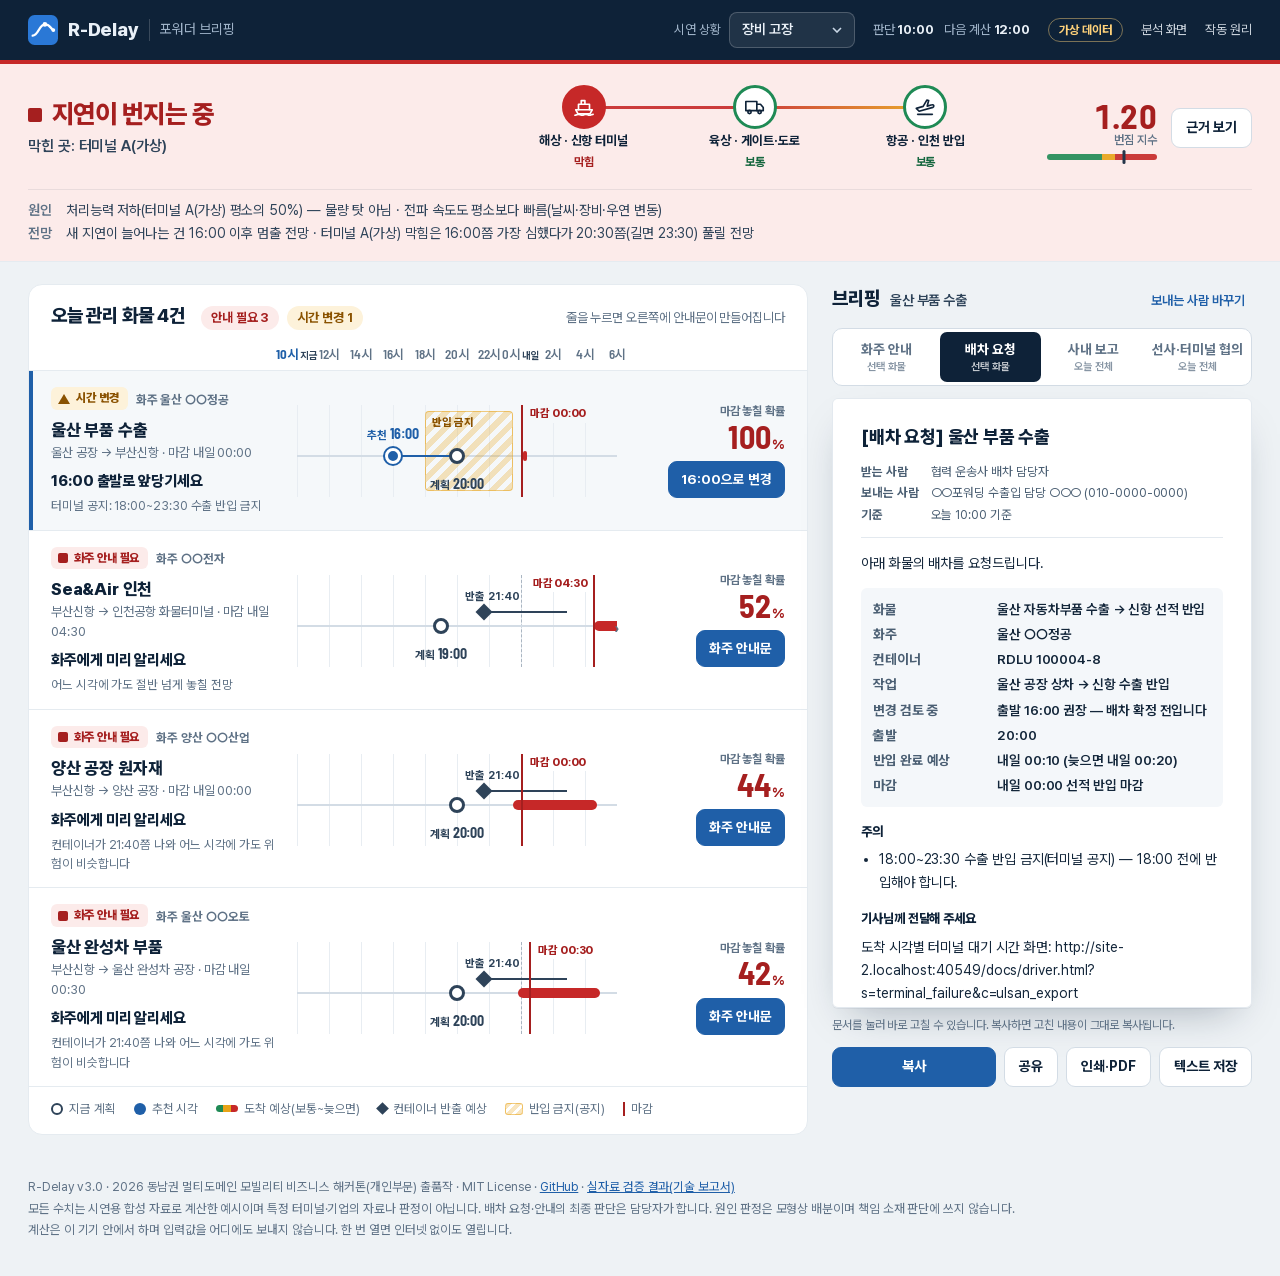
==== commit 8de9ad9a: "Fix asset cache version for R-Delay v3" ====
--- a/docs/index.html
+++ b/docs/index.html
@@ -10,8 +10,8 @@
   <link rel="icon" href="assets/img/icon.svg" type="image/svg+xml">
   <link rel="apple-touch-icon" href="assets/img/icon-192.png">
   <link rel="preload" href="assets/fonts/PretendardVariable.subset.woff2" as="font" type="font/woff2" crossorigin>
-  <link rel="stylesheet" href="assets/css/board.css?v=20261109a">
-  <script type="module" src="assets/js/board.js?v=20261109a"></script>
+  <link rel="stylesheet" href="assets/css/board.css?v=20261109b">
+  <script type="module" src="assets/js/board.js?v=20261109b"></script>
 </head>
 <body>
 <header class="bar">
